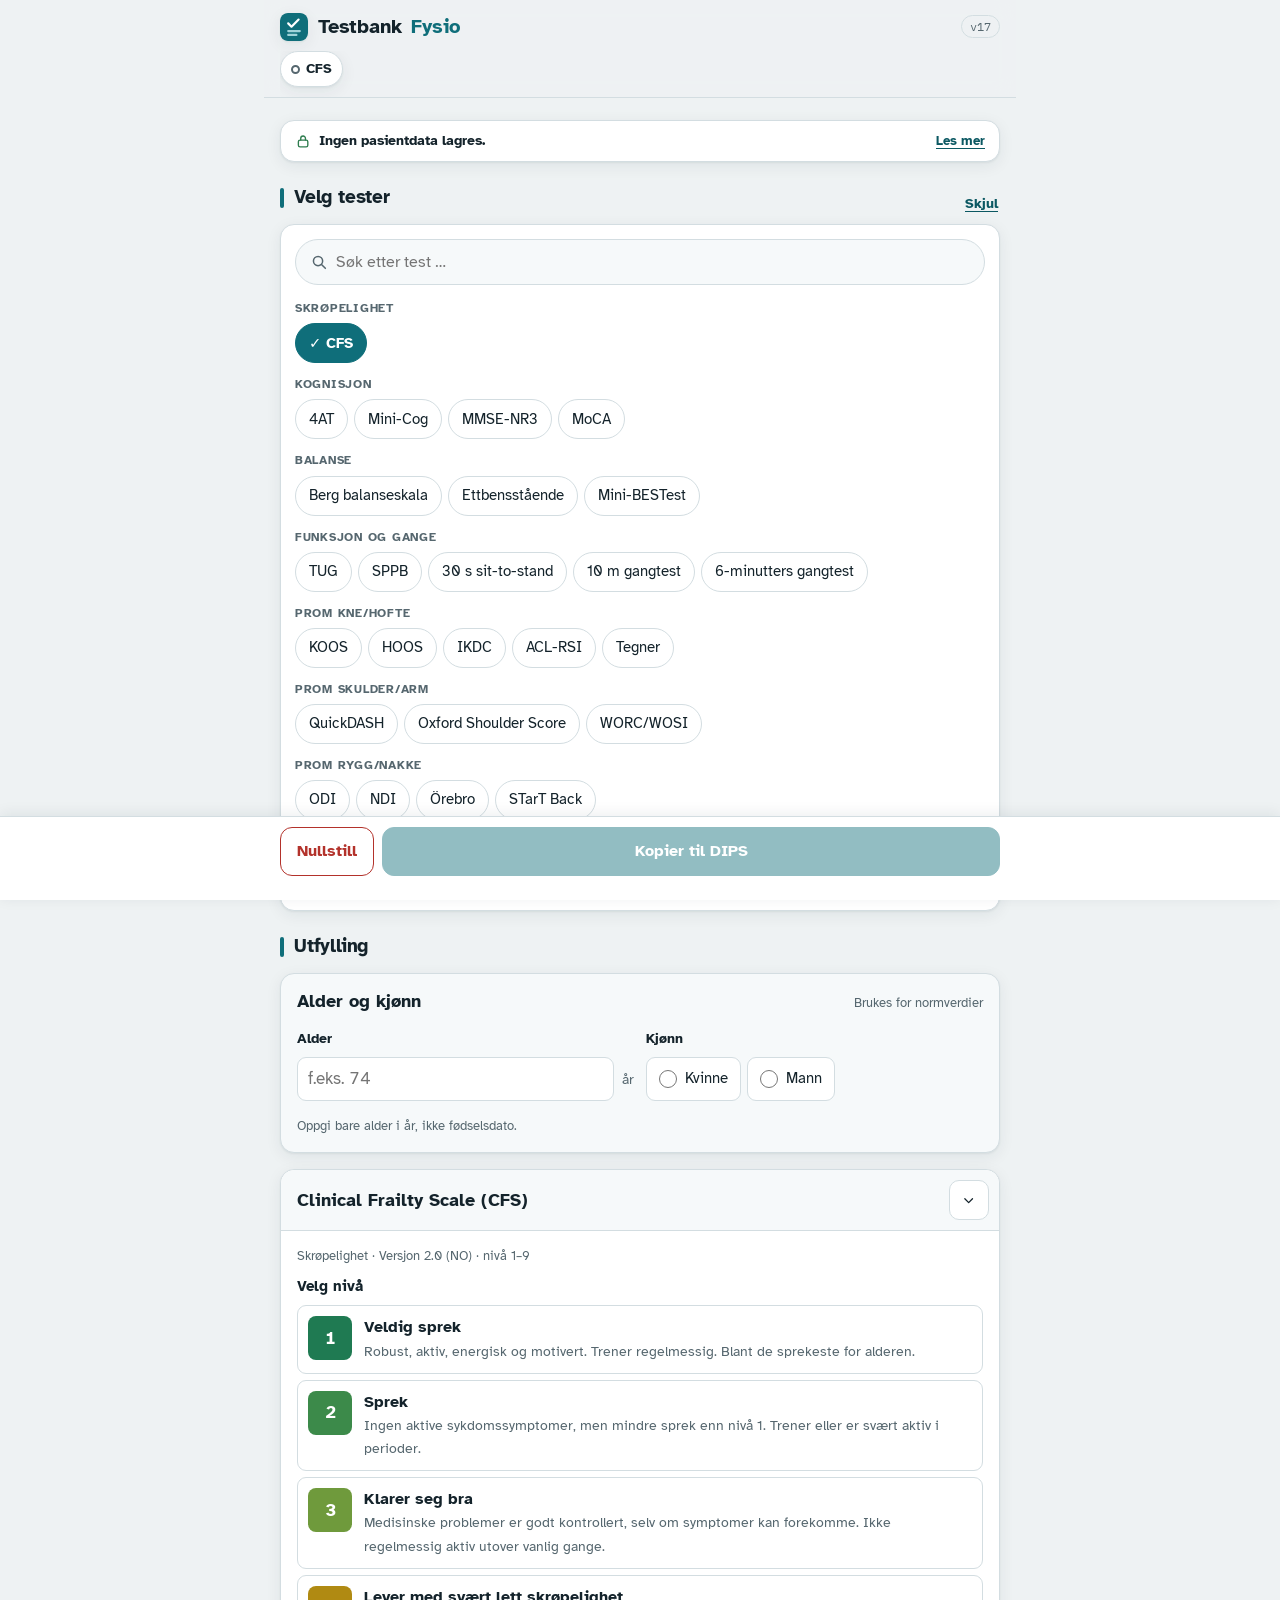
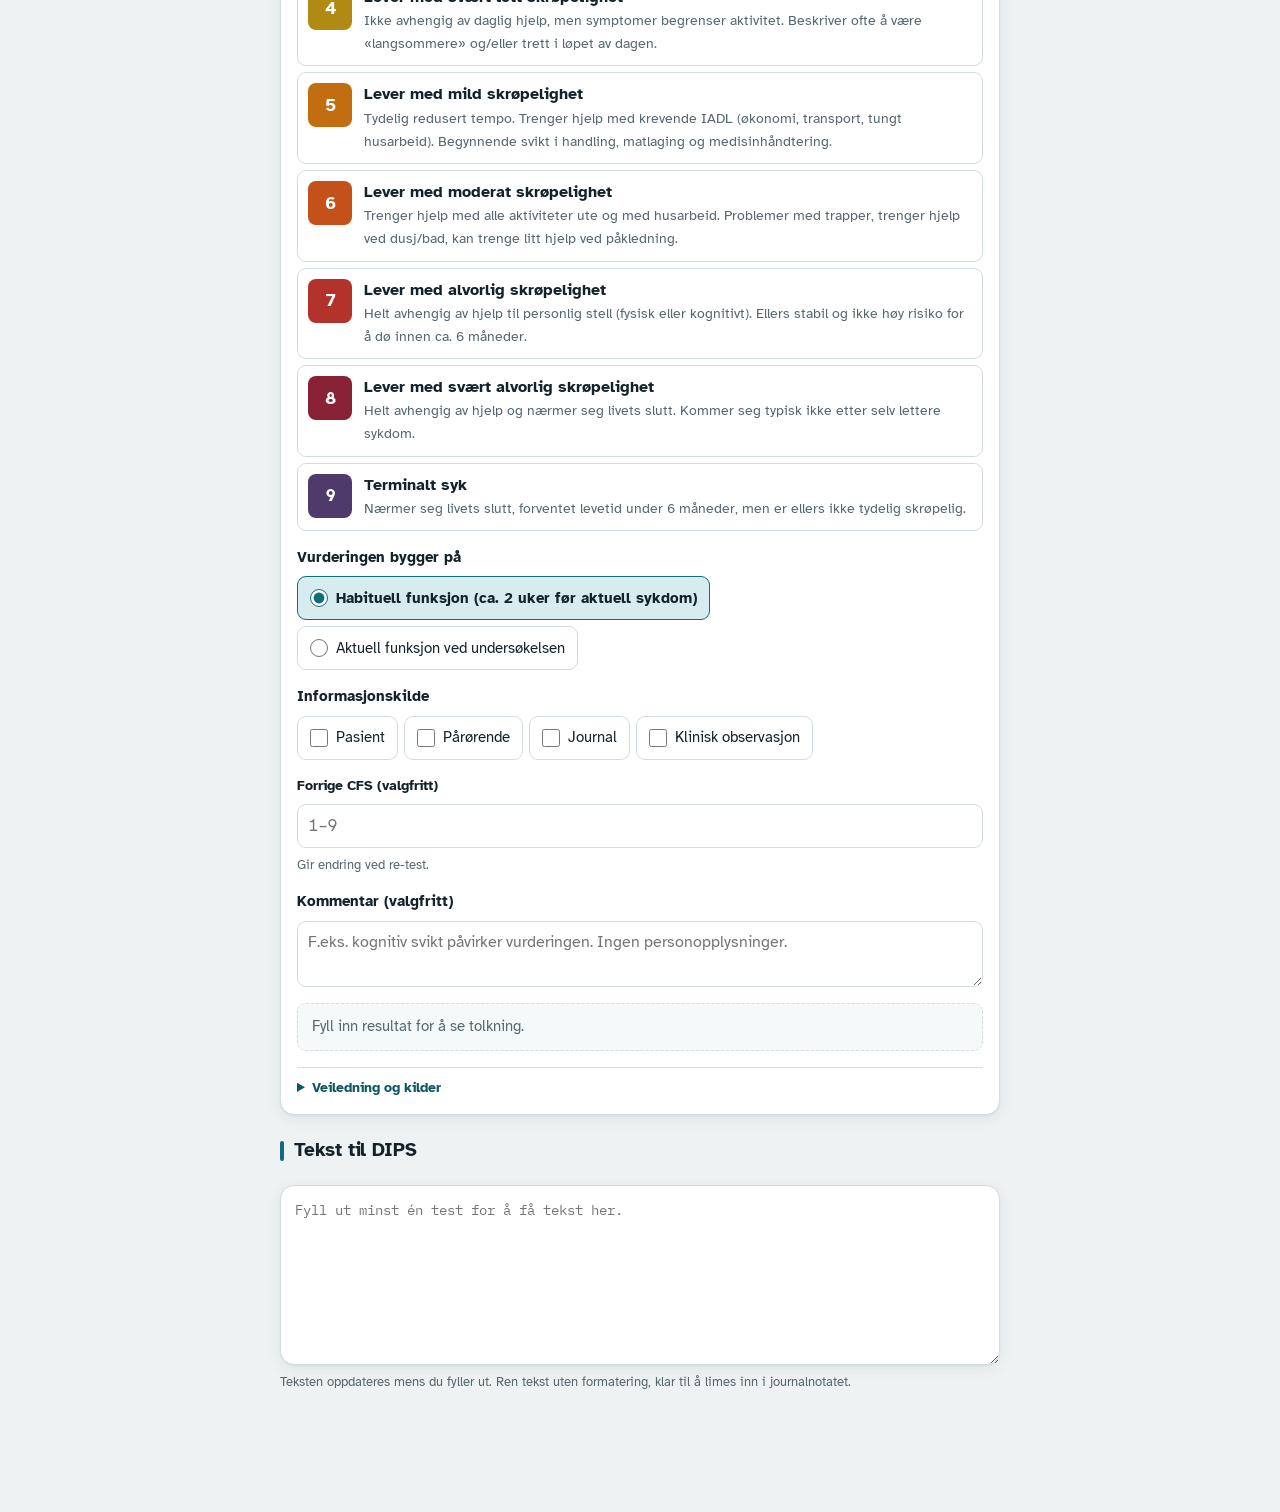
==== index.html @ f9fcd310 "Designløft: søk, hurtignavigasjon, sticky korthode og mer dybde Biblioteket har søk og kan felles sa" ====
<!doctype html>
<html lang="nb">
<head>
<meta charset="utf-8">
<meta name="viewport" content="width=device-width, initial-scale=1, viewport-fit=cover">
<title>Testbank Fysio</title>
<meta name="description" content="Kliniske tester og PROM-skjemaer med ferdig tekst til journalnotatet i DIPS. Ingen pasientdata lagres.">
<meta name="theme-color" content="#f3f5f6" media="(prefers-color-scheme: light)">
<meta name="theme-color" content="#0f171b" media="(prefers-color-scheme: dark)">
<link rel="manifest" href="manifest.webmanifest">
<link rel="icon" href="icons/icon.svg" type="image/svg+xml">
<link rel="icon" href="icons/icon-192.png" type="image/png" sizes="192x192">
<link rel="apple-touch-icon" href="icons/apple-touch-icon.png">
<meta name="mobile-web-app-capable" content="yes">
<meta name="apple-mobile-web-app-capable" content="yes">
<meta name="apple-mobile-web-app-title" content="Testbank">
<meta name="apple-mobile-web-app-status-bar-style" content="default">
<link rel="preload" href="fonts/atkinson-hyperlegible-400-latin.woff2" as="font" type="font/woff2" crossorigin>
<link rel="stylesheet" href="css/app.css">
<script type="module" src="js/app.js"></script>
</head>
<body>
<div class="wrap">
  <div class="sticky" id="sticky">
    <header class="top">
      <div class="brand"><img src="icons/icon.svg" alt="" width="28" height="28">Testbank <span>Fysio</span></div>
      <div class="tag" id="ver"></div>
    </header>
    <nav class="jump" id="jump" aria-label="Valgte tester" hidden></nav>
  </div>

  <details class="privacy">
    <summary><svg class="ico" viewBox="0 0 24 24" aria-hidden="true"><rect x="5" y="10.5" width="14" height="10" rx="2.5"/><path d="M8.5 10.5V8a3.5 3.5 0 0 1 7 0v2.5"/></svg>
      <b>Ingen pasientdata lagres.</b> <span class="more">Les mer</span></summary>
    <p>Alt du fyller inn ligger bare i denne fanen og forsvinner når du lukker eller nullstiller. Ingenting sendes eller lagres. Skriv ikke navn, fødselsnummer eller andre personopplysninger i kommentarfeltene.</p>
  </details>

  <section aria-labelledby="h-lib" class="libsec">
    <div class="sec-head">
      <h2 id="h-lib">Velg tester</h2>
      <button type="button" class="link" id="lib-toggle" aria-expanded="true" aria-controls="lib-body">Skjul</button>
    </div>
    <div id="lib-body" class="lib-body">
      <label class="search"><svg class="ico" viewBox="0 0 24 24" aria-hidden="true"><circle cx="10.5" cy="10.5" r="6"/><path d="m15 15 5 5"/></svg>
        <input type="search" id="lib-q" placeholder="Søk etter test …" aria-label="Søk etter test" autocomplete="off" enterkeyhint="search"></label>
      <div class="lib" id="lib"></div>
      <p class="hint" id="lib-none" hidden>Ingen tester passer søket.</p>
    </div>
    <button type="button" class="lib-sum" id="lib-sum" hidden></button>
  </section>

  <section aria-labelledby="h-forms">
    <h2 id="h-forms">Utfylling</h2>
    <div class="stack">
      <article class="card profile" id="profile"></article>
      <div class="stack" id="forms"></div>
    </div>
  </section>

  <section aria-labelledby="h-out" class="out">
    <h2 id="h-out">Tekst til DIPS</h2>
    <textarea id="dips" readonly aria-describedby="out-hint"></textarea>
    <div class="hint" id="out-hint">Teksten oppdateres mens du fyller ut. Ren tekst uten formatering, klar til å limes inn i journalnotatet.</div>
  </section>
</div>

<div class="bar">
  <div class="bar-in">
    <button class="btn danger" id="reset" type="button">Nullstill</button>
    <button class="btn primary" id="copy" type="button" disabled>Kopier til DIPS</button>
  </div>
  <div class="bar-in"><div class="status" id="status" role="status" aria-live="polite"></div></div>
</div>
</body>
</html>
---- css/app.css ----
/* Fonter hostet lokalt (SIL Open Font License, se fonts/OFL-*.txt). Delsett og unicode-range som fra Google Fonts. */
@font-face{font-family:"Atkinson Hyperlegible";font-style:normal;font-weight:400;font-display:swap;src:url(../fonts/atkinson-hyperlegible-400-latin-ext.woff2) format("woff2");unicode-range:U+0100-02BA, U+02BD-02C5, U+02C7-02CC, U+02CE-02D7, U+02DD-02FF, U+0304, U+0308, U+0329, U+1D00-1DBF, U+1E00-1E9F, U+1EF2-1EFF, U+2020, U+20A0-20AB, U+20AD-20C4, U+2113, U+2C60-2C7F, U+A720-A7FF}
@font-face{font-family:"Atkinson Hyperlegible";font-style:normal;font-weight:400;font-display:swap;src:url(../fonts/atkinson-hyperlegible-400-latin.woff2) format("woff2");unicode-range:U+0000-00FF, U+0131, U+0152-0153, U+02BB-02BC, U+02C6, U+02DA, U+02DC, U+0304, U+0308, U+0329, U+2000-206F, U+20AC, U+2122, U+2191, U+2193, U+2212, U+2215, U+FEFF, U+FFFD}
@font-face{font-family:"Atkinson Hyperlegible";font-style:normal;font-weight:700;font-display:swap;src:url(../fonts/atkinson-hyperlegible-700-latin-ext.woff2) format("woff2");unicode-range:U+0100-02BA, U+02BD-02C5, U+02C7-02CC, U+02CE-02D7, U+02DD-02FF, U+0304, U+0308, U+0329, U+1D00-1DBF, U+1E00-1E9F, U+1EF2-1EFF, U+2020, U+20A0-20AB, U+20AD-20C4, U+2113, U+2C60-2C7F, U+A720-A7FF}
@font-face{font-family:"Atkinson Hyperlegible";font-style:normal;font-weight:700;font-display:swap;src:url(../fonts/atkinson-hyperlegible-700-latin.woff2) format("woff2");unicode-range:U+0000-00FF, U+0131, U+0152-0153, U+02BB-02BC, U+02C6, U+02DA, U+02DC, U+0304, U+0308, U+0329, U+2000-206F, U+20AC, U+2122, U+2191, U+2193, U+2212, U+2215, U+FEFF, U+FFFD}
@font-face{font-family:"IBM Plex Mono";font-style:normal;font-weight:400;font-display:swap;src:url(../fonts/ibm-plex-mono-400-latin-ext.woff2) format("woff2");unicode-range:U+0100-02BA, U+02BD-02C5, U+02C7-02CC, U+02CE-02D7, U+02DD-02FF, U+0304, U+0308, U+0329, U+1D00-1DBF, U+1E00-1E9F, U+1EF2-1EFF, U+2020, U+20A0-20AB, U+20AD-20C4, U+2113, U+2C60-2C7F, U+A720-A7FF}
@font-face{font-family:"IBM Plex Mono";font-style:normal;font-weight:400;font-display:swap;src:url(../fonts/ibm-plex-mono-400-latin.woff2) format("woff2");unicode-range:U+0000-00FF, U+0131, U+0152-0153, U+02BB-02BC, U+02C6, U+02DA, U+02DC, U+0304, U+0308, U+0329, U+2000-206F, U+20AC, U+2122, U+2191, U+2193, U+2212, U+2215, U+FEFF, U+FFFD}
@font-face{font-family:"IBM Plex Mono";font-style:normal;font-weight:500;font-display:swap;src:url(../fonts/ibm-plex-mono-500-latin-ext.woff2) format("woff2");unicode-range:U+0100-02BA, U+02BD-02C5, U+02C7-02CC, U+02CE-02D7, U+02DD-02FF, U+0304, U+0308, U+0329, U+1D00-1DBF, U+1E00-1E9F, U+1EF2-1EFF, U+2020, U+20A0-20AB, U+20AD-20C4, U+2113, U+2C60-2C7F, U+A720-A7FF}
@font-face{font-family:"IBM Plex Mono";font-style:normal;font-weight:500;font-display:swap;src:url(../fonts/ibm-plex-mono-500-latin.woff2) format("woff2");unicode-range:U+0000-00FF, U+0131, U+0152-0153, U+02BB-02BC, U+02C6, U+02DA, U+02DC, U+0304, U+0308, U+0329, U+2000-206F, U+20AC, U+2122, U+2191, U+2193, U+2212, U+2215, U+FEFF, U+FFFD}

/* Layout: mobilførst enkeltkolonne (maks 720px). Fast topp med hurtignavigasjon, testbibliotek med søk, alder/kjønn,
   ett kort per valgt test (sticky hode med skår og fremdrift), DIPS-tekst nederst og fast kopier-linje i bunn. */
:root{
  --bg:#eef2f3; --surface:#ffffff; --surface-2:#e6edef; --surface-3:#f6f9fa; --fg:#14232b; --muted:#56676f; --line:#d3dde1;
  --accent:#0f6e7a; --accent-fg:#ffffff; --accent-soft:#d6ecee; --accent-ink:#0b5862;
  --ok:#2f7d4f; --warn:#a86400; --crit:#b3322b;
  --l1:#1f7a52; --l2:#3c8a4a; --l3:#6f9a3c; --l4:#b08a12; --l5:#c26d10; --l6:#c4501a; --l7:#b3322b; --l8:#8a2236; --l9:#4e3b6b;
  --shadow:0 1px 2px rgba(16,44,52,.06), 0 4px 16px rgba(16,44,52,.07);
  --shadow-up:0 -2px 14px rgba(16,44,52,.08);
  --f-ui:"Atkinson Hyperlegible", "Segoe UI", system-ui, sans-serif;
  --f-mono:"IBM Plex Mono", ui-monospace, "Consolas", monospace;
  --r:14px; --r-sm:9px; --stick:96px;
}
@media (prefers-color-scheme: dark){:root:not([data-theme="light"]){
  --bg:#0c1418; --surface:#15222a; --surface-2:#1c2d35; --surface-3:#192830; --fg:#e4ecef; --muted:#9db0b8; --line:#2b3f48;
  --accent:#4fb8c4; --accent-fg:#06222a; --accent-soft:#163a40; --accent-ink:#7fd0d9;
  --ok:#5cc28a; --warn:#e2a23a; --crit:#ef7a70;
  --l1:#4fbf8a; --l2:#6cc277; --l3:#9cc364; --l4:#d8b443; --l5:#e5964a; --l6:#ea7a4c; --l7:#ef6a5f; --l8:#d86680; --l9:#a58fd0;
  --shadow:0 1px 2px rgba(0,0,0,.35), 0 6px 18px rgba(0,0,0,.3);
  --shadow-up:0 -2px 16px rgba(0,0,0,.35);
  color-scheme:dark;
}}
:root[data-theme="dark"]{
  --bg:#0c1418; --surface:#15222a; --surface-2:#1c2d35; --surface-3:#192830; --fg:#e4ecef; --muted:#9db0b8; --line:#2b3f48;
  --accent:#4fb8c4; --accent-fg:#06222a; --accent-soft:#163a40; --accent-ink:#7fd0d9;
  --ok:#5cc28a; --warn:#e2a23a; --crit:#ef7a70;
  --l1:#4fbf8a; --l2:#6cc277; --l3:#9cc364; --l4:#d8b443; --l5:#e5964a; --l6:#ea7a4c; --l7:#ef6a5f; --l8:#d86680; --l9:#a58fd0;
  --shadow:0 1px 2px rgba(0,0,0,.35), 0 6px 18px rgba(0,0,0,.3);
  --shadow-up:0 -2px 16px rgba(0,0,0,.35);
  color-scheme:dark;
}
*{box-sizing:border-box}
/* hidden skal alltid skjule, også elementer med egen display (f.eks. .grid) */
[hidden]{display:none !important}
body{background:var(--bg);color:var(--fg);font-family:var(--f-ui);font-size:16px;line-height:1.45;margin:0;
  padding-left:max(16px, env(safe-area-inset-left, 0px));padding-right:max(16px, env(safe-area-inset-right, 0px));
  padding-block:0 calc(120px + env(safe-area-inset-bottom, 0px))}
body::before{content:"";position:fixed;inset:0 0 auto;height:env(safe-area-inset-top, 0px);z-index:10;background:var(--bg)}
.wrap{max-width:720px;margin:0 auto;display:flex;flex-direction:column;gap:22px}
.ico{width:1.15em;height:1.15em;flex:none;fill:none;stroke:currentColor;stroke-width:2;stroke-linecap:round;stroke-linejoin:round}

/* Topp og hurtignavigasjon (sticky sammen) */
.sticky{position:sticky;top:env(safe-area-inset-top, 0px);z-index:5;margin-inline:-16px;padding-inline:16px;
  background:var(--bg);border-bottom:1px solid var(--line)}
@supports (backdrop-filter:blur(8px)){.sticky{background:color-mix(in srgb, var(--bg) 86%, transparent);backdrop-filter:saturate(1.4) blur(10px)}}
header.top{padding-block:12px 10px;display:flex;align-items:center;justify-content:space-between;gap:12px}
.brand{font-weight:700;font-size:1.25rem;letter-spacing:-.01em;display:flex;align-items:center;gap:10px}
.brand img{border-radius:8px;box-shadow:var(--shadow)}
.brand span{color:var(--accent)}
.tag{font-family:var(--f-mono);font-size:.75rem;color:var(--muted);border:1px solid var(--line);border-radius:999px;padding:2px 8px}
.jump{display:flex;gap:6px;overflow-x:auto;padding-bottom:10px;scrollbar-width:none;-webkit-overflow-scrolling:touch}
.jump::-webkit-scrollbar{display:none}
.jump-i{flex:none;display:flex;align-items:center;gap:6px;text-decoration:none;color:var(--fg);font-size:.86rem;font-weight:700;
  background:var(--surface);border:1px solid var(--line);border-radius:999px;padding:6px 10px;min-height:36px;box-shadow:var(--shadow)}
.jump-i .dot{width:9px;height:9px;border-radius:50%;border:2px solid var(--muted);flex:none}
.jump-i[data-st="delvis"] .dot{border-color:var(--warn);background:linear-gradient(90deg, var(--warn) 50%, transparent 50%)}
.jump-i[data-st="ferdig"] .dot{border-color:var(--c);background:var(--c)}
.jump-i .jv{font-family:var(--f-mono);font-weight:500;color:var(--c);font-variant-numeric:tabular-nums}
.jump-i .jv:empty{display:none}
.jump-i:focus-visible{outline:3px solid var(--accent);outline-offset:2px}

/* Overskrifter */
h2{font-size:1.2rem;letter-spacing:-.01em;margin:0 0 12px;font-weight:700;display:flex;align-items:center;gap:10px}
h2::before{content:"";width:4px;height:1.05em;border-radius:2px;background:var(--accent)}
h3{margin:0;font-size:1.1rem;line-height:1.3;text-wrap:balance}
.sec-head{display:flex;align-items:baseline;justify-content:space-between;gap:12px}
.sec-head h2{margin-bottom:12px}
.link{font:inherit;font-size:.9rem;font-weight:700;color:var(--accent-ink);background:none;border:0;padding:6px 2px;cursor:pointer;text-decoration:underline;text-underline-offset:3px}

/* Personvern */
details.privacy{font-size:.88rem;color:var(--muted);background:var(--surface);border:1px solid var(--line);border-radius:var(--r);padding:10px 14px;box-shadow:var(--shadow)}
details.privacy summary{cursor:pointer;list-style:none;display:flex;align-items:center;gap:8px;color:var(--fg)}
details.privacy summary::-webkit-details-marker{display:none}
details.privacy summary .ico{color:var(--ok)}
details.privacy .more{margin-left:auto;color:var(--accent-ink);font-weight:700;font-size:.82rem;text-decoration:underline;text-underline-offset:3px}
details.privacy[open] .more{display:none}
details.privacy p{margin:8px 0 2px}
.stack{display:flex;flex-direction:column;gap:16px}

/* Bibliotek */
.lib-body{display:flex;flex-direction:column;gap:14px;background:var(--surface);border:1px solid var(--line);border-radius:var(--r);padding:14px;box-shadow:var(--shadow)}
.search{display:flex;align-items:center;gap:8px;border:1px solid var(--line);border-radius:999px;padding:0 14px;background:var(--surface-3);color:var(--muted)}
.search:focus-within{outline:3px solid var(--accent);outline-offset:2px}
.search input:focus-visible{outline:0}
.search input{font:inherit;font-size:1rem;color:var(--fg);background:none;border:0;outline:0;padding:10px 0;width:100%;min-width:0;min-height:44px}
.lib{display:flex;flex-direction:column;gap:12px}
.cat{display:flex;flex-direction:column;gap:6px}
.cat-name{font-size:.78rem;font-weight:700;text-transform:uppercase;letter-spacing:.06em;color:var(--muted)}
.chips{display:flex;flex-wrap:wrap;gap:6px}
.chip{font:inherit;font-size:.92rem;border:1px solid var(--line);background:var(--surface);color:var(--fg);border-radius:999px;padding:7px 13px;cursor:pointer;min-height:40px}
.chip:hover:not(:disabled){border-color:var(--accent)}
.chip[aria-pressed="true"]{background:var(--accent);border-color:var(--accent);color:var(--accent-fg);font-weight:700}
.chip[aria-pressed="true"]::before{content:"✓";margin-right:5px}
.chip:disabled{cursor:default;color:var(--muted);background:transparent;border-style:dashed}
.chip small{font-size:.72rem;opacity:.85;margin-left:4px}
.lib-sum{font:inherit;font-size:.92rem;color:var(--fg);text-align:left;width:100%;display:flex;justify-content:space-between;align-items:center;gap:12px;
  background:var(--surface);border:1px solid var(--line);border-radius:var(--r);padding:12px 14px;cursor:pointer;box-shadow:var(--shadow);min-height:48px}
.lib-sum .link{padding:0;flex:none}
.chip:focus-visible,button:focus-visible,input:focus-visible,textarea:focus-visible,label.lvl:focus-within,.seg label:focus-within{outline:3px solid var(--accent);outline-offset:2px}

/* Kort */
.card{background:var(--surface);border:1px solid var(--line);border-radius:var(--r);padding:16px;display:flex;flex-direction:column;gap:16px;box-shadow:var(--shadow)}
.card.profile{background:var(--surface-3)}
.card-head{display:flex;justify-content:space-between;align-items:baseline;gap:8px;flex-wrap:wrap}
.meta{font-size:.8rem;color:var(--muted)}
.card.test{padding:0;gap:0;scroll-margin-top:calc(var(--stick) + 8px)}
.card.test > .card-head{position:sticky;top:var(--stick);z-index:2;display:block;background:var(--surface-3);border-bottom:1px solid var(--line);
  border-radius:var(--r) var(--r) 0 0;padding:10px 10px 10px 16px}
.card.test.folded > .card-head{border-bottom:0;border-radius:var(--r)}
.ch-row{display:flex;align-items:center;gap:10px}
.ch-row h3{flex:1;min-width:0}
/* Sticky hode skal ta lite plass på mobil: høyst to linjer tittel (full tittel står i title-attributtet) */
@media (max-width:599px){.ch-row h3{font-size:1rem;display:-webkit-box;-webkit-box-orient:vertical;-webkit-line-clamp:2;line-clamp:2;overflow:hidden}}
.badge.num{min-width:40px;height:36px;font-size:1rem;border-radius:8px}
.fold{flex:none;width:40px;height:40px;display:grid;place-items:center;border-radius:10px;border:1px solid var(--line);background:var(--surface);color:var(--fg);cursor:pointer}
.fold .ico{transition:transform .2s}
.folded .fold .ico{transform:rotate(-90deg)}
.prog{display:flex;align-items:center;gap:10px;margin-top:6px;font-size:.8rem;color:var(--muted)}
.prog-txt{flex:none;font-variant-numeric:tabular-nums}
.prog-bar{flex:1;height:6px;border-radius:3px;background:var(--surface-2);overflow:hidden}
.prog-bar i{display:block;height:100%;width:0;background:var(--accent);border-radius:3px;transition:width .2s}
.card-body{padding:16px;display:flex;flex-direction:column;gap:16px}
.card-body > .meta{margin-bottom:-6px}
.folded > .card-body{display:none}
.empty-note{margin:0;padding:22px 16px;text-align:center;color:var(--muted);border:2px dashed var(--line);border-radius:var(--r)}

.field{display:flex;flex-direction:column;gap:8px;min-width:0}
.field > .lbl{font-weight:700;font-size:.92rem}
.hint{font-size:.82rem;color:var(--muted)}
.grid{display:grid;grid-template-columns:repeat(auto-fit,minmax(140px,1fr));gap:12px}
.grid .field > .lbl{font-size:.88rem}
.grid.psfs-row{grid-template-columns:minmax(0,1fr) 110px}

.levels{display:flex;flex-direction:column;gap:6px}
label.lvl{display:grid;grid-template-columns:44px 1fr;gap:12px;align-items:start;border:1px solid var(--line);border-radius:var(--r-sm);padding:10px 12px 10px 10px;cursor:pointer;background:var(--surface);position:relative}
label.lvl input{position:absolute;opacity:0;pointer-events:none}
.num{min-width:44px;height:44px;padding:0 6px;border-radius:8px;display:grid;place-items:center;font-weight:700;font-size:1.15rem;color:#fff;background:var(--c);font-variant-numeric:tabular-nums;white-space:nowrap}
.lvl-txt{min-width:0}
.lvl-name{font-weight:700}
.lvl-desc{font-size:.86rem;color:var(--muted)}
label.lvl.on{border-color:var(--c);box-shadow:inset 0 0 0 2px var(--c);background:var(--surface-2)}

.seg{display:flex;flex-wrap:wrap;gap:6px}
.seg label{display:flex;align-items:center;gap:8px;border:1px solid var(--line);border-radius:var(--r-sm);padding:8px 12px;cursor:pointer;font-size:.92rem;min-height:44px;background:var(--surface)}
.seg label:has(input:checked){border-color:var(--accent);background:var(--accent-soft);font-weight:700}
.seg input{accent-color:var(--accent);width:18px;height:18px;margin:0}
.inp{display:flex;align-items:center;gap:8px}
.inp input{font:inherit;font-size:1.05rem;color:var(--fg);background:var(--surface);border:1px solid var(--line);border-radius:var(--r-sm);padding:9px 10px;width:100%;min-width:0;min-height:44px;font-variant-numeric:tabular-nums}
.inp input:focus{border-color:var(--accent)}
.inp .unit{color:var(--muted);font-size:.9rem;flex:none}
textarea.note{font:inherit;color:var(--fg);background:var(--surface);border:1px solid var(--line);border-radius:var(--r-sm);padding:9px 10px;width:100%;min-height:64px;resize:vertical}

.result{border-radius:var(--r-sm);padding:12px 14px;background:var(--surface-3);border:1px solid var(--line);border-left:5px solid var(--c, var(--line));display:flex;gap:12px;align-items:center}
.result .num{flex:none}
.result .r-main{font-weight:700;font-size:1.02rem}
.result .r-sub{font-size:.86rem;color:var(--muted)}
.result.empty{color:var(--muted);font-size:.92rem;border-left-width:1px;border-style:dashed}
.t-ok{--c:var(--ok)} .t-warn{--c:var(--warn)} .t-crit{--c:var(--crit)} .t-none{--c:var(--muted)}

.sub-h{font-weight:700;font-size:.8rem;text-transform:uppercase;letter-spacing:.06em;color:var(--accent-ink);border-top:1px solid var(--line);padding-top:12px}
.berg{display:flex;flex-direction:column;gap:8px}
fieldset.bitem{border:1px solid var(--line);border-radius:var(--r-sm);padding:10px 12px;margin:0;display:flex;flex-direction:column;gap:8px;min-width:0}
fieldset.bitem legend{font-weight:700;font-size:.92rem;padding:0 4px;display:flex;gap:8px;align-items:baseline}
.bno{font-variant-numeric:tabular-nums;color:var(--muted);font-size:.8rem}
.scores{display:grid;grid-template-columns:repeat(5,1fr);gap:6px}
.scores label{position:relative;cursor:pointer}
.scores input{position:absolute;opacity:0;pointer-events:none}
.scores span{display:grid;place-items:center;min-height:44px;border:1px solid var(--line);border-radius:8px;font-weight:700;font-size:1.05rem;background:var(--surface);font-variant-numeric:tabular-nums}
.scores label:hover span{border-color:var(--accent)}
.scores input:checked + span{background:var(--accent);border-color:var(--accent);color:var(--accent-fg)}
.scores label:focus-within span{outline:3px solid var(--accent);outline-offset:2px}
.kitems{display:flex;flex-direction:column;gap:6px}
.kitem{display:grid;grid-template-columns:3.2em minmax(0,1fr);align-items:center;gap:8px}
.kcode{font-family:var(--f-mono);font-weight:500;font-size:.9rem;color:var(--muted)}
.ktext{grid-column:1/-1;font-size:.9rem;line-height:1.35}
.crit{font-size:.82rem;color:var(--muted);display:flex;flex-direction:column;gap:2px}
.crit.picked span{display:none}
.crit.picked span.sel{display:block;color:var(--fg)}
details.guide{font-size:.88rem;border-top:1px solid var(--line);padding-top:10px}
details.guide summary{cursor:pointer;font-weight:700;color:var(--accent-ink)}
details.guide ul{padding-left:18px;margin:8px 0 0;display:flex;flex-direction:column;gap:4px}
.source{font-size:.78rem;color:var(--muted);margin:8px 0 0}

/* DIPS-tekst */
.out{display:flex;flex-direction:column;gap:8px}
textarea#dips{font-family:var(--f-mono);font-size:.86rem;line-height:1.55;color:var(--fg);background:var(--surface);border:1px solid var(--line);border-radius:var(--r);padding:14px;width:100%;min-height:180px;resize:vertical;box-shadow:var(--shadow)}

.bar{position:fixed;left:0;right:0;bottom:0;z-index:6;background:var(--surface);border-top:1px solid var(--line);box-shadow:var(--shadow-up);
  padding-top:10px;padding-bottom:calc(8px + env(safe-area-inset-bottom, 0px));
  padding-left:max(16px, env(safe-area-inset-left, 0px));padding-right:max(16px, env(safe-area-inset-right, 0px))}
.bar-in{max-width:720px;margin:0 auto;display:flex;gap:8px;align-items:center}
.btn{font:inherit;font-weight:700;border-radius:12px;padding:12px 16px;border:1px solid var(--line);background:var(--surface);color:var(--fg);cursor:pointer;min-height:48px}
.btn.primary{background:var(--accent);border-color:var(--accent);color:var(--accent-fg);flex:1;box-shadow:0 2px 8px color-mix(in srgb, var(--accent) 35%, transparent)}
.btn.primary:disabled{opacity:.45;cursor:default;box-shadow:none}
.btn.primary.done{background:var(--ok);border-color:var(--ok)}
.btn.danger{color:var(--crit);border-color:var(--crit)}
.btn.danger.armed{background:var(--crit);color:#fff}
.status{font-size:.82rem;color:var(--ok);min-height:1.2em}
@media (prefers-reduced-motion:no-preference){
  html{scroll-behavior:smooth}
  label.lvl,.chip,.btn,.seg label,.scores span,.jump-i{transition:background-color .15s,border-color .15s,box-shadow .15s}
}
@media (prefers-reduced-motion:reduce){.fold .ico,.prog-bar i{transition:none}}
.tegner-levels{list-style:none;margin:0;padding:0;display:flex;flex-direction:column;gap:4px}
.tegner-levels li{display:grid;grid-template-columns:2em minmax(0,1fr);gap:4px 8px;padding:6px 8px;border:1px solid var(--line);border-radius:8px;font-size:.86rem;line-height:1.35}
.tegner-levels li.on{border-color:var(--accent);background:var(--accent-soft)}
.tnum{font-family:var(--f-mono);font-weight:500}
.ttag{grid-column:2;font-weight:700;color:var(--accent-ink);font-size:.8rem}
.ttag:empty{display:none}
.scores.opts{grid-template-columns:1fr}
.scores.opts span{place-items:center start;text-align:left;font-weight:400;font-size:.88rem;line-height:1.3;padding:8px 10px;min-height:44px}
.scores.opts span b{font-family:var(--f-mono);margin-right:6px}
.kitem .ktext ~ .scores{grid-column:1/-1}
.kitem .khelp{grid-column:1/-1;font-style:italic;line-height:1.35}
.kno{font-family:var(--f-mono);font-weight:500;color:var(--muted);margin-right:4px}
.scores.opts span{display:block}
.scores.s11{grid-template-columns:repeat(6,1fr)}
@media (min-width:600px){.scores.s11{grid-template-columns:repeat(11,1fr)}}
/* Spørsmål med tekst: fet, tydelig skille mellom spørsmålene, svarene under */
.kitems:has(.ktext){gap:14px}
.kitem:has(.ktext){padding-top:12px;border-top:1px solid var(--line)}
.sub-h + .kitems > .kitem:first-child, .hint + .kitem, .kitems > .kitem:first-child{border-top:0;padding-top:0}
.ktext{font-weight:700;font-size:.95rem}
details.instr{font-size:.84rem;color:var(--muted);margin-top:-6px}
details.instr summary{cursor:pointer;color:var(--accent-ink);font-weight:700;font-size:.8rem}
details.instr p{margin:6px 0 0}
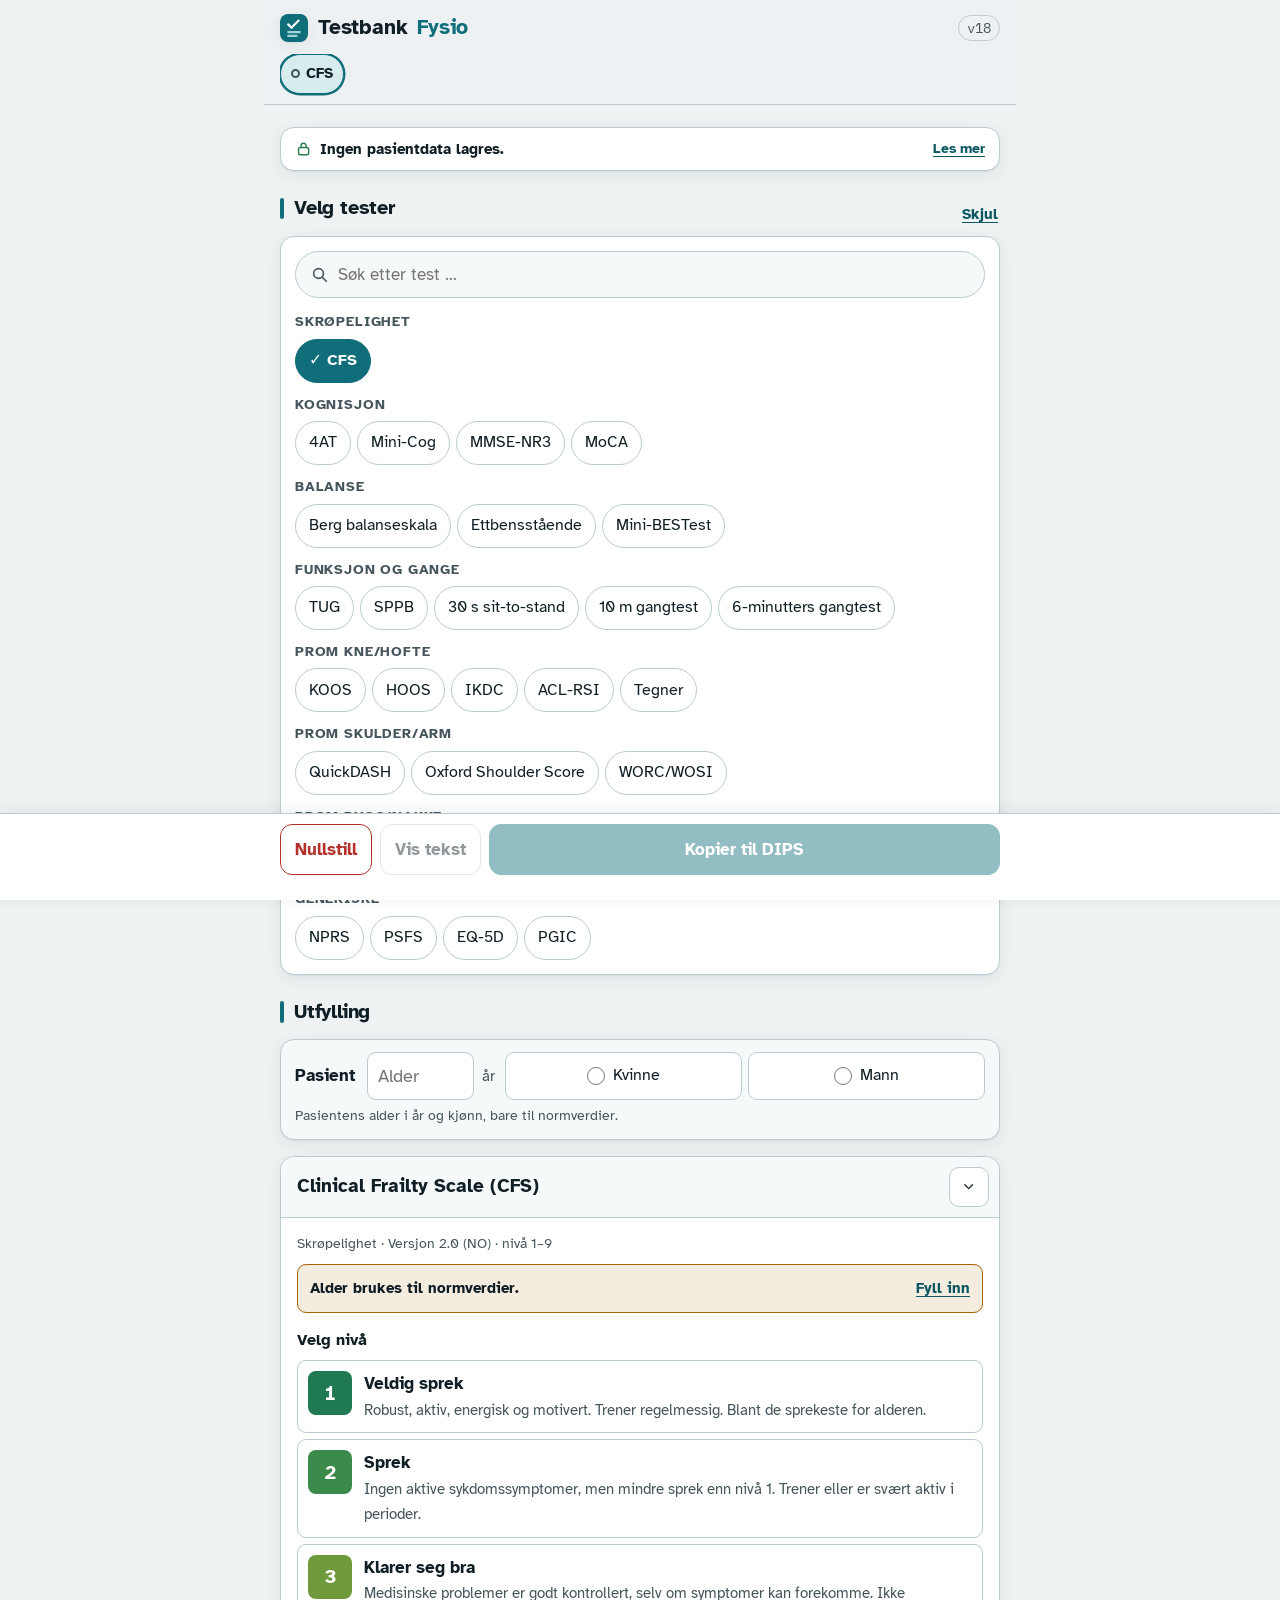
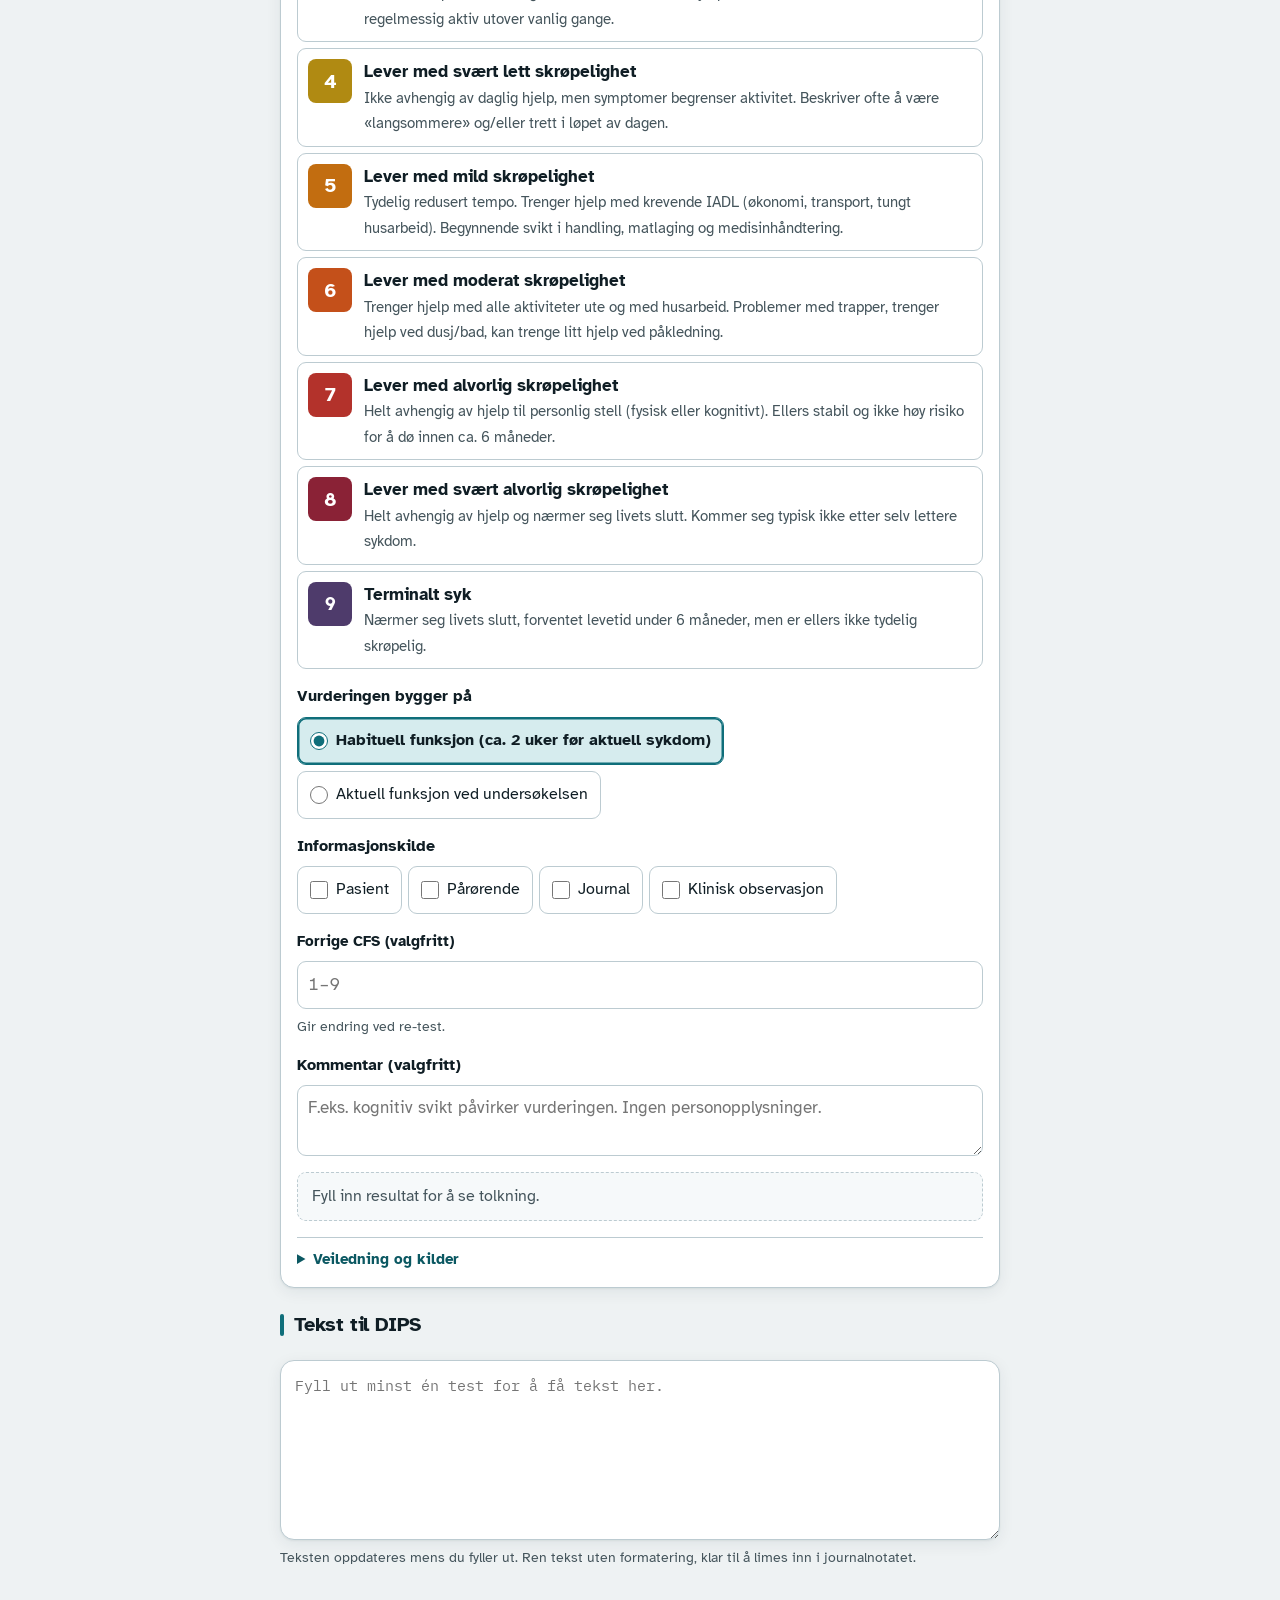
==== commit edddb5d6: "Brukervennlighet runde 2: raskere start, neste ubesvarte, tekstpanel og stor og tydelig stil Bibliot" ====
--- a/index.html
+++ b/index.html
@@ -67,9 +67,19 @@
 <div class="bar">
   <div class="bar-in">
     <button class="btn danger" id="reset" type="button">Nullstill</button>
-    <button class="btn primary" id="copy" type="button" disabled>Kopier til DIPS</button>
+    <button class="btn" id="show" type="button" disabled aria-haspopup="dialog">Vis tekst<span id="show-n"></span></button>
+    <button class="btn primary" id="copy" type="button" disabled><span class="lbl-l">Kopier til DIPS</span><span class="lbl-s">Kopier</span></button>
   </div>
   <div class="bar-in"><div class="status" id="status" role="status" aria-live="polite"></div></div>
 </div>
+
+<dialog class="sheet" id="sheet" aria-labelledby="sheet-h">
+  <div class="sheet-head">
+    <h2 id="sheet-h">Tekst til DIPS</h2>
+    <button class="btn" id="sheet-close" type="button">Lukk</button>
+  </div>
+  <pre class="sheet-text" id="sheet-text" tabindex="0"></pre>
+  <div class="sheet-foot"><button class="btn primary" id="sheet-copy" type="button">Kopier til DIPS</button></div>
+</dialog>
 </body>
 </html>
--- a/css/app.css
+++ b/css/app.css
@@ -11,7 +11,7 @@
 /* Layout: mobilførst enkeltkolonne (maks 720px). Fast topp med hurtignavigasjon, testbibliotek med søk, alder/kjønn,
    ett kort per valgt test (sticky hode med skår og fremdrift), DIPS-tekst nederst og fast kopier-linje i bunn. */
 :root{
-  --bg:#eef2f3; --surface:#ffffff; --surface-2:#e6edef; --surface-3:#f6f9fa; --fg:#14232b; --muted:#56676f; --line:#d3dde1;
+  --bg:#eef2f3; --surface:#ffffff; --surface-2:#e6edef; --surface-3:#f6f9fa; --fg:#101e25; --muted:#45555c; --line:#bccbd1;
   --accent:#0f6e7a; --accent-fg:#ffffff; --accent-soft:#d6ecee; --accent-ink:#0b5862;
   --ok:#2f7d4f; --warn:#a86400; --crit:#b3322b;
   --l1:#1f7a52; --l2:#3c8a4a; --l3:#6f9a3c; --l4:#b08a12; --l5:#c26d10; --l6:#c4501a; --l7:#b3322b; --l8:#8a2236; --l9:#4e3b6b;
@@ -22,7 +22,7 @@
   --r:14px; --r-sm:9px; --stick:96px;
 }
 @media (prefers-color-scheme: dark){:root:not([data-theme="light"]){
-  --bg:#0c1418; --surface:#15222a; --surface-2:#1c2d35; --surface-3:#192830; --fg:#e4ecef; --muted:#9db0b8; --line:#2b3f48;
+  --bg:#0c1418; --surface:#15222a; --surface-2:#1c2d35; --surface-3:#192830; --fg:#eef4f6; --muted:#b6c6cd; --line:#3a525d;
   --accent:#4fb8c4; --accent-fg:#06222a; --accent-soft:#163a40; --accent-ink:#7fd0d9;
   --ok:#5cc28a; --warn:#e2a23a; --crit:#ef7a70;
   --l1:#4fbf8a; --l2:#6cc277; --l3:#9cc364; --l4:#d8b443; --l5:#e5964a; --l6:#ea7a4c; --l7:#ef6a5f; --l8:#d86680; --l9:#a58fd0;
@@ -31,7 +31,7 @@
   color-scheme:dark;
 }}
 :root[data-theme="dark"]{
-  --bg:#0c1418; --surface:#15222a; --surface-2:#1c2d35; --surface-3:#192830; --fg:#e4ecef; --muted:#9db0b8; --line:#2b3f48;
+  --bg:#0c1418; --surface:#15222a; --surface-2:#1c2d35; --surface-3:#192830; --fg:#eef4f6; --muted:#b6c6cd; --line:#3a525d;
   --accent:#4fb8c4; --accent-fg:#06222a; --accent-soft:#163a40; --accent-ink:#7fd0d9;
   --ok:#5cc28a; --warn:#e2a23a; --crit:#ef7a70;
   --l1:#4fbf8a; --l2:#6cc277; --l3:#9cc364; --l4:#d8b443; --l5:#e5964a; --l6:#ea7a4c; --l7:#ef6a5f; --l8:#d86680; --l9:#a58fd0;
@@ -42,7 +42,9 @@
 *{box-sizing:border-box}
 /* hidden skal alltid skjule, også elementer med egen display (f.eks. .grid) */
 [hidden]{display:none !important}
-body{background:var(--bg);color:var(--fg);font-family:var(--f-ui);font-size:16px;line-height:1.45;margin:0;
+/* Stor og tydelig: grunnskrift 17 px (alle rem skaleres med), minste tekst .8rem ≈ 13,6 px */
+html{font-size:106.25%}
+body{background:var(--bg);color:var(--fg);font-family:var(--f-ui);font-size:1rem;line-height:1.5;margin:0;
   padding-left:max(16px, env(safe-area-inset-left, 0px));padding-right:max(16px, env(safe-area-inset-right, 0px));
   padding-block:0 calc(120px + env(safe-area-inset-bottom, 0px))}
 body::before{content:"";position:fixed;inset:0 0 auto;height:env(safe-area-inset-top, 0px);z-index:10;background:var(--bg)}
@@ -57,7 +59,7 @@
 .brand{font-weight:700;font-size:1.25rem;letter-spacing:-.01em;display:flex;align-items:center;gap:10px}
 .brand img{border-radius:8px;box-shadow:var(--shadow)}
 .brand span{color:var(--accent)}
-.tag{font-family:var(--f-mono);font-size:.75rem;color:var(--muted);border:1px solid var(--line);border-radius:999px;padding:2px 8px}
+.tag{font-family:var(--f-mono);font-size:.8rem;color:var(--muted);border:1px solid var(--line);border-radius:999px;padding:2px 8px}
 .jump{display:flex;gap:6px;overflow-x:auto;padding-bottom:10px;scrollbar-width:none;-webkit-overflow-scrolling:touch}
 .jump::-webkit-scrollbar{display:none}
 .jump-i{flex:none;display:flex;align-items:center;gap:6px;text-decoration:none;color:var(--fg);font-size:.86rem;font-weight:700;
@@ -95,14 +97,14 @@
 .search input{font:inherit;font-size:1rem;color:var(--fg);background:none;border:0;outline:0;padding:10px 0;width:100%;min-width:0;min-height:44px}
 .lib{display:flex;flex-direction:column;gap:12px}
 .cat{display:flex;flex-direction:column;gap:6px}
-.cat-name{font-size:.78rem;font-weight:700;text-transform:uppercase;letter-spacing:.06em;color:var(--muted)}
+.cat-name{font-size:.8rem;font-weight:700;text-transform:uppercase;letter-spacing:.06em;color:var(--muted)}
 .chips{display:flex;flex-wrap:wrap;gap:6px}
 .chip{font:inherit;font-size:.92rem;border:1px solid var(--line);background:var(--surface);color:var(--fg);border-radius:999px;padding:7px 13px;cursor:pointer;min-height:40px}
 .chip:hover:not(:disabled){border-color:var(--accent)}
 .chip[aria-pressed="true"]{background:var(--accent);border-color:var(--accent);color:var(--accent-fg);font-weight:700}
 .chip[aria-pressed="true"]::before{content:"✓";margin-right:5px}
 .chip:disabled{cursor:default;color:var(--muted);background:transparent;border-style:dashed}
-.chip small{font-size:.72rem;opacity:.85;margin-left:4px}
+.chip small{font-size:.8rem;opacity:.85;margin-left:4px}
 .lib-sum{font:inherit;font-size:.92rem;color:var(--fg);text-align:left;width:100%;display:flex;justify-content:space-between;align-items:center;gap:12px;
   background:var(--surface);border:1px solid var(--line);border-radius:var(--r);padding:12px 14px;cursor:pointer;box-shadow:var(--shadow);min-height:48px}
 .lib-sum .link{padding:0;flex:none}
@@ -189,7 +191,7 @@
 details.guide{font-size:.88rem;border-top:1px solid var(--line);padding-top:10px}
 details.guide summary{cursor:pointer;font-weight:700;color:var(--accent-ink)}
 details.guide ul{padding-left:18px;margin:8px 0 0;display:flex;flex-direction:column;gap:4px}
-.source{font-size:.78rem;color:var(--muted);margin:8px 0 0}
+.source{font-size:.8rem;color:var(--muted);margin:8px 0 0}
 
 /* DIPS-tekst */
 .out{display:flex;flex-direction:column;gap:8px}
@@ -234,3 +236,75 @@
 details.instr{font-size:.84rem;color:var(--muted);margin-top:-6px}
 details.instr summary{cursor:pointer;color:var(--accent-ink);font-weight:700;font-size:.8rem}
 details.instr p{margin:6px 0 0}
+
+/* ---------- Brukervennlighet, runde 2 ---------- */
+.sr{position:absolute;width:1px;height:1px;overflow:hidden;clip:rect(0 0 0 0);white-space:nowrap}
+
+/* Stor og tydelig: større trykkflater og tydeligere valg */
+.scores span{min-height:48px;font-size:1.15rem;border-width:1.5px}
+.scores.opts span{min-height:48px;font-size:.92rem}
+.scores input:checked + span{box-shadow:0 0 0 2px var(--accent)}
+.seg label{min-height:48px;border-width:1.5px}
+.seg label:has(input:checked){box-shadow:inset 0 0 0 1.5px var(--accent)}
+.inp input{min-height:48px;border-width:1.5px}
+.result .r-main{font-size:1.1rem}
+.result .r-sub{font-size:.9rem}
+.chip{min-height:44px;border-width:1.5px}
+
+/* Profil på én linje */
+.card.profile{padding:12px 14px;gap:6px}
+.prof-row{display:flex;flex-wrap:wrap;align-items:center;gap:8px 10px}
+.prof-h{font-weight:700;margin-right:2px}
+.prof-age{flex:0 0 auto;width:7.5em}
+.prof-sex{flex:1 1 auto;flex-wrap:nowrap}
+.prof-sex label{flex:1;justify-content:center}
+@media (max-width:440px){
+  .prof-row{flex-wrap:nowrap;gap:6px}
+  .prof-h{position:absolute;width:1px;height:1px;overflow:hidden;clip:rect(0 0 0 0)}
+  .prof-age{width:6.2em}
+  .prof-sex{gap:6px}
+  .prof-sex label{padding:8px;gap:6px}
+}
+.card.profile .hint{font-size:.8rem}
+
+/* Påminnelse om alder/kjønn i testkortet */
+.need{display:flex;align-items:center;justify-content:space-between;gap:10px;flex-wrap:wrap;font-size:.9rem;font-weight:700;
+  background:color-mix(in srgb, var(--warn) 12%, var(--surface));border:1.5px solid var(--warn);border-radius:var(--r-sm);padding:8px 12px}
+.need .link{padding:4px 0}
+
+/* Fremdrift med «Neste ubesvarte» */
+.prog{flex-wrap:wrap}
+.prog .next-btn{padding:4px 0;font-size:.85rem}
+
+/* Ledd som er hoppet over */
+.skipped{position:relative;box-shadow:inset 4px 0 0 var(--warn);background:color-mix(in srgb, var(--warn) 9%, transparent);border-radius:8px}
+.kitem.skipped{padding-left:10px;padding-block:6px}
+.skipped::after{content:"Ikke besvart";position:absolute;top:2px;right:6px;font-size:.8rem;font-weight:700;color:var(--warn);pointer-events:none}
+fieldset.skipped{border-color:var(--warn)}
+fieldset.skipped::after{top:-.8em;right:10px;padding:0 6px;background:var(--surface);border-radius:4px}
+
+/* Aktiv test i navigasjonen og fade når det er flere til høyre */
+.jump-i{min-height:40px;font-size:.9rem;border-width:1.5px}
+.jump-i[aria-current]{border-color:var(--accent);background:var(--accent-soft);box-shadow:0 0 0 1.5px var(--accent)}
+.jump.more{-webkit-mask-image:linear-gradient(90deg,#000 82%,transparent);mask-image:linear-gradient(90deg,#000 82%,transparent)}
+
+/* Bunnlinjen med tre knapper */
+.bar-in .btn{flex:none;padding-inline:14px}
+.bar-in .btn.primary{flex:1}
+.lbl-s{display:none}
+@media (max-width:420px){.lbl-l{display:none}.lbl-s{display:inline}.bar-in .btn{padding-inline:12px}}
+#show:disabled{opacity:.45;cursor:default}
+
+/* Tekstpanel nedenfra */
+dialog.sheet{border:0;padding:0;margin:auto auto 0;width:100%;max-width:720px;max-height:85vh;border-radius:18px 18px 0 0;
+  background:var(--surface);color:var(--fg);box-shadow:var(--shadow-up);display:flex;flex-direction:column}
+dialog.sheet:not([open]){display:none}
+dialog.sheet::backdrop{background:rgba(6,18,22,.5)}
+.sheet-head{display:flex;align-items:center;justify-content:space-between;gap:12px;padding:14px 16px 10px;border-bottom:1px solid var(--line)}
+.sheet-head h2{margin:0}
+.sheet-text{flex:1;overflow:auto;margin:0;padding:16px;font-family:var(--f-mono);font-size:.92rem;line-height:1.6;white-space:pre-wrap;word-break:break-word}
+.sheet-text:focus-visible{outline:3px solid var(--accent);outline-offset:-3px}
+.sheet-foot{display:flex;padding:10px 16px calc(12px + env(safe-area-inset-bottom, 0px));border-top:1px solid var(--line)}
+.sheet-foot .btn{flex:1}
+@media (prefers-reduced-motion:no-preference){dialog.sheet[open]{animation:sheet-in .2s ease-out}}
+@keyframes sheet-in{from{transform:translateY(40px);opacity:.4}}
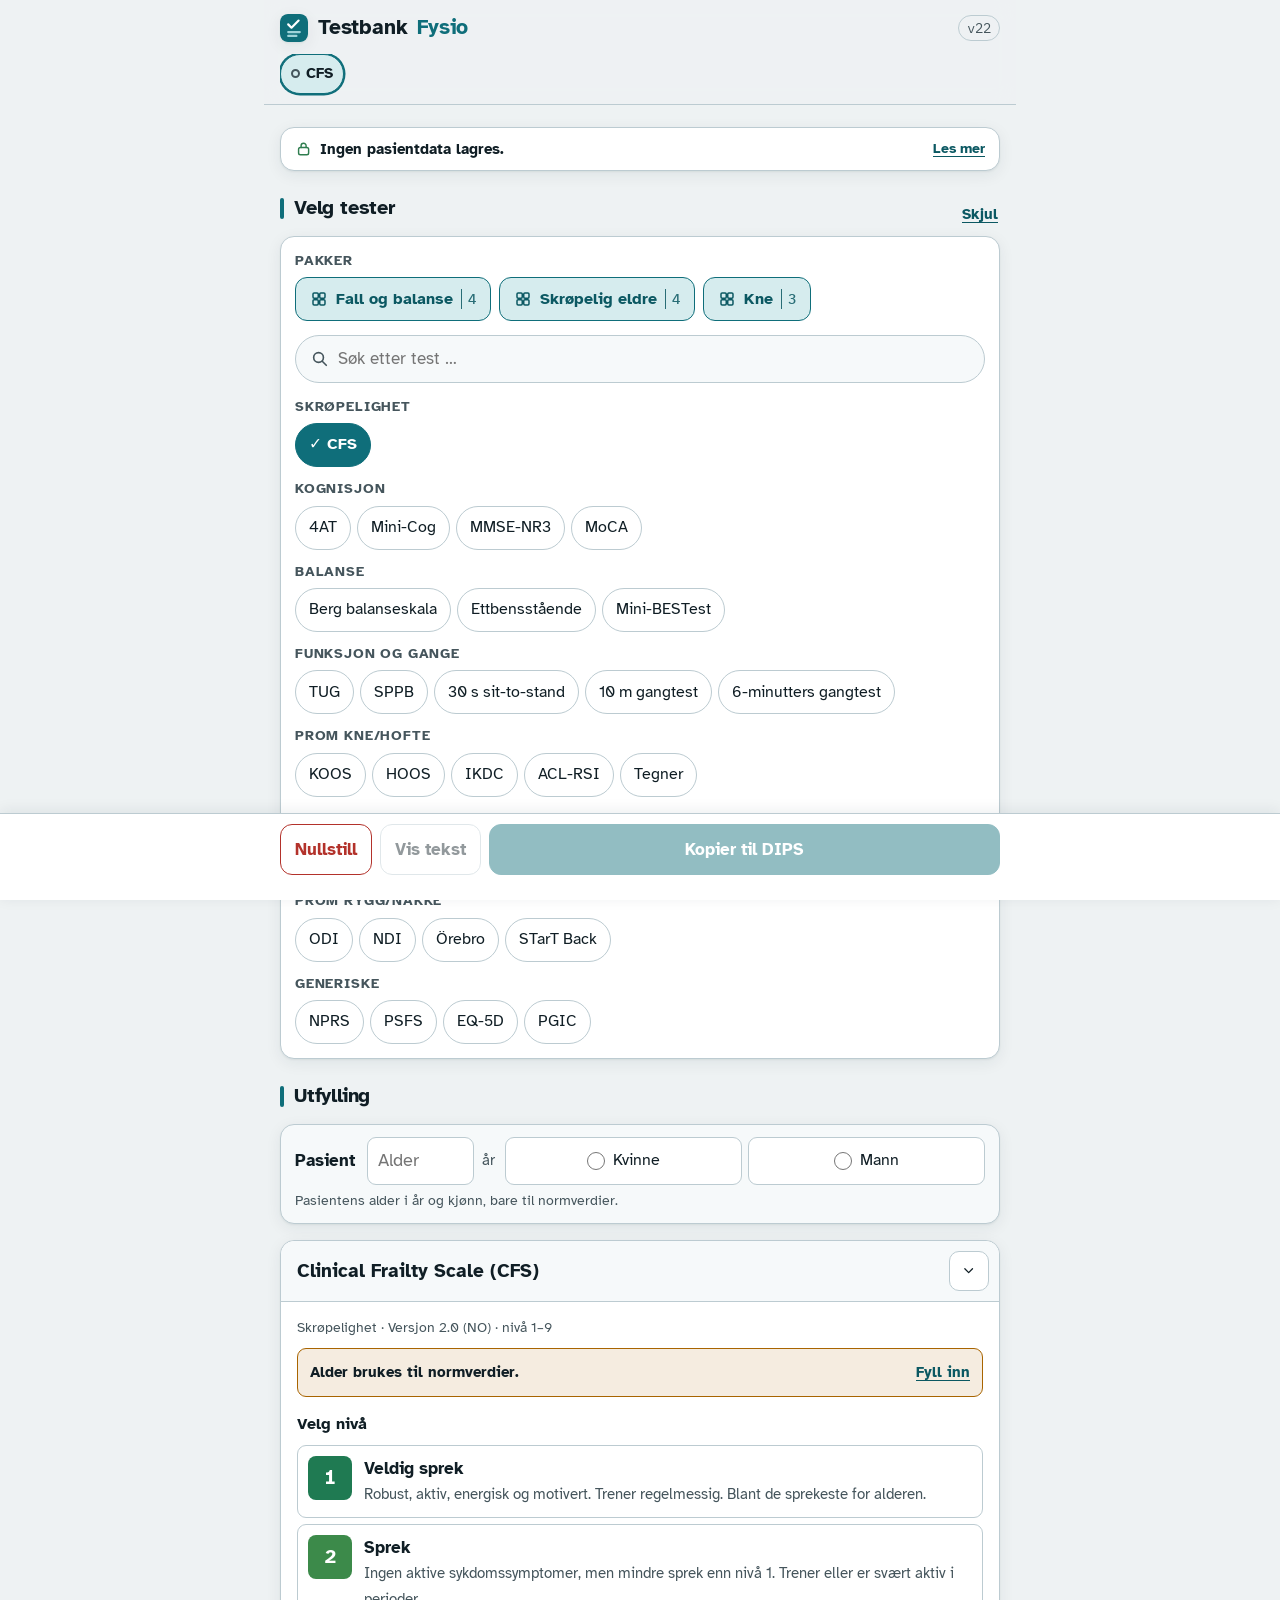
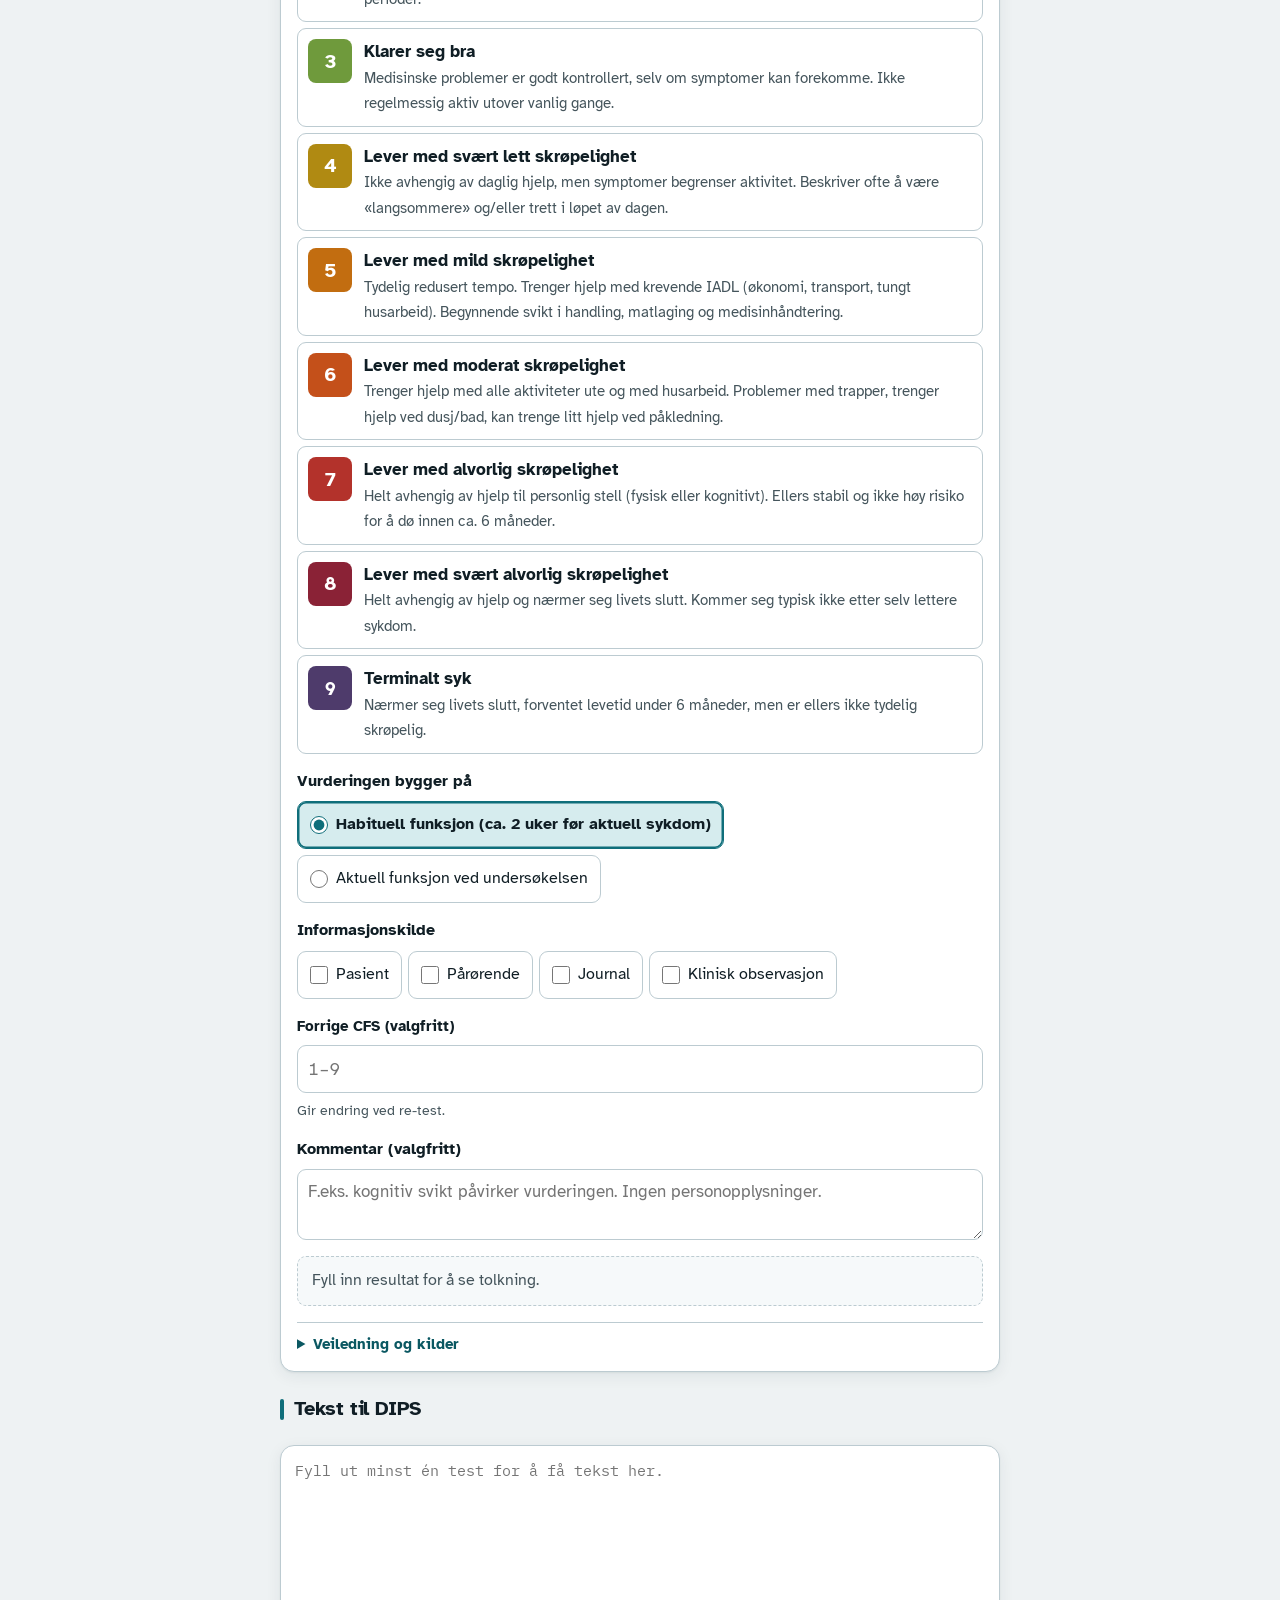
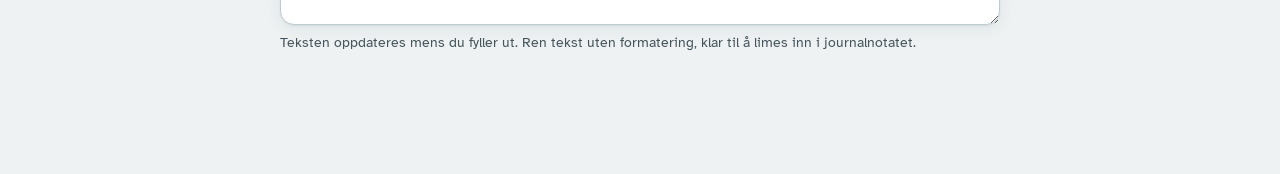
==== commit 1e808103: "Legg til testpakker og kompakt CFS Pakker øverst i biblioteket: Fall og balanse (TUG, Berg, 30 s STS" ====
--- a/index.html
+++ b/index.html
@@ -41,6 +41,7 @@
       <button type="button" class="link" id="lib-toggle" aria-expanded="true" aria-controls="lib-body">Skjul</button>
     </div>
     <div id="lib-body" class="lib-body">
+      <div class="pkgs-wrap"><div class="cat-name">Pakker</div><div class="pkgs" id="pkgs" role="group" aria-label="Testpakker"></div></div>
       <label class="search"><svg class="ico" viewBox="0 0 24 24" aria-hidden="true"><circle cx="10.5" cy="10.5" r="6"/><path d="m15 15 5 5"/></svg>
         <input type="search" id="lib-q" placeholder="Søk etter test …" aria-label="Søk etter test" autocomplete="off" enterkeyhint="search"></label>
       <div class="lib" id="lib"></div>
--- a/css/app.css
+++ b/css/app.css
@@ -169,11 +169,12 @@
 .result.empty{color:var(--muted);font-size:.92rem;border-left-width:1px;border-style:dashed}
 .t-ok{--c:var(--ok)} .t-warn{--c:var(--warn)} .t-crit{--c:var(--crit)} .t-none{--c:var(--muted)}
 
-.sub-h{font-weight:700;font-size:.8rem;text-transform:uppercase;letter-spacing:.06em;color:var(--accent-ink);border-top:1px solid var(--line);padding-top:12px}
+.sub-h{font-weight:700;font-size:.8rem;text-transform:uppercase;letter-spacing:.06em;color:var(--accent-ink);
+  background:var(--accent-soft);border-left:4px solid var(--accent);border-radius:6px;padding:8px 12px;margin-top:6px}
 .berg{display:flex;flex-direction:column;gap:8px}
 fieldset.bitem{border:1px solid var(--line);border-radius:var(--r-sm);padding:10px 12px;margin:0;display:flex;flex-direction:column;gap:8px;min-width:0}
 fieldset.bitem legend{font-weight:700;font-size:.92rem;padding:0 4px;display:flex;gap:8px;align-items:baseline}
-.bno{font-variant-numeric:tabular-nums;color:var(--muted);font-size:.8rem}
+.bno{font-variant-numeric:tabular-nums;color:var(--accent-ink);font-size:.9rem;font-weight:700}
 .scores{display:grid;grid-template-columns:repeat(5,1fr);gap:6px}
 .scores label{position:relative;cursor:pointer}
 .scores input{position:absolute;opacity:0;pointer-events:none}
@@ -183,7 +184,7 @@
 .scores label:focus-within span{outline:3px solid var(--accent);outline-offset:2px}
 .kitems{display:flex;flex-direction:column;gap:6px}
 .kitem{display:grid;grid-template-columns:3.2em minmax(0,1fr);align-items:center;gap:8px}
-.kcode{font-family:var(--f-mono);font-weight:500;font-size:.9rem;color:var(--muted)}
+.kcode{font-family:var(--f-mono);font-weight:500;font-size:.9rem;color:var(--accent-ink)}
 .ktext{grid-column:1/-1;font-size:.9rem;line-height:1.35}
 .crit{font-size:.82rem;color:var(--muted);display:flex;flex-direction:column;gap:2px}
 .crit.picked span{display:none}
@@ -224,15 +225,26 @@
 .scores.opts span b{font-family:var(--f-mono);margin-right:6px}
 .kitem .ktext ~ .scores{grid-column:1/-1}
 .kitem .khelp{grid-column:1/-1;font-style:italic;line-height:1.35}
-.kno{font-family:var(--f-mono);font-weight:500;color:var(--muted);margin-right:4px}
+.kno{font-family:var(--f-mono);font-weight:700;color:var(--accent-ink);margin-right:6px}
 .scores.opts span{display:block}
 .scores.s11{grid-template-columns:repeat(6,1fr)}
 @media (min-width:600px){.scores.s11{grid-template-columns:repeat(11,1fr)}}
+/* 1–10: første knapp i kolonne 2, så 1 står over 1 i 0–10-radene (både 6 og 11 kolonner) */
+.scores.off1 label:first-child{grid-column-start:2}
+/* Ledd som går over flere rader (klassen multi fra itemRow) og mangler spørsmålstekst: skillelinje og luft mellom
+   leddene, og leddnummeret øverst ved første rad, så hvert ledd leses som én enhet. */
+.kitems:has(> .kitem.multi):not(:has(.ktext)){gap:0}
+.kitem.multi:not(:has(.ktext)){align-items:start;padding-block:12px;border-top:1px solid var(--line)}
+.kitems > .kitem.multi:not(:has(.ktext)):first-child{border-top:0;padding-top:4px}
+.kitem.multi:not(:has(.ktext)) .kcode{padding-top:12px;font-size:1rem;font-weight:700}
+/* To korte svar side om side (Uenig/Enig, Ja/Nei): ett ledd = én rad */
+.scores.opts.two{grid-template-columns:1fr 1fr}
 /* Spørsmål med tekst: fet, tydelig skille mellom spørsmålene, svarene under */
 .kitems:has(.ktext){gap:14px}
 .kitem:has(.ktext){padding-top:12px;border-top:1px solid var(--line)}
 .sub-h + .kitems > .kitem:first-child, .hint + .kitem, .kitems > .kitem:first-child{border-top:0;padding-top:0}
-.ktext{font-weight:700;font-size:.95rem}
+/* Hierarki: spørsmålet i full kontrast og fet 1 rem, leddnummeret som petrol markør, svarene i vanlig vekt */
+.ktext{font-weight:700;font-size:1rem;line-height:1.4;color:var(--fg)}
 details.instr{font-size:.84rem;color:var(--muted);margin-top:-6px}
 details.instr summary{cursor:pointer;color:var(--accent-ink);font-weight:700;font-size:.8rem}
 details.instr p{margin:6px 0 0}
@@ -308,3 +320,21 @@
 .sheet-foot .btn{flex:1}
 @media (prefers-reduced-motion:no-preference){dialog.sheet[open]{animation:sheet-in .2s ease-out}}
 @keyframes sheet-in{from{transform:translateY(40px);opacity:.4}}
+
+/* ---------- Testpakker ---------- */
+.pkgs-wrap{display:flex;flex-direction:column;gap:6px}
+.pkgs{display:flex;flex-wrap:wrap;gap:8px}
+.pkg{font:inherit;font-size:.92rem;font-weight:700;display:inline-flex;align-items:center;gap:8px;min-height:44px;padding:8px 14px;cursor:pointer;
+  color:var(--accent-ink);background:var(--accent-soft);border:1.5px solid var(--accent);border-radius:12px}
+.pkg small{font-family:var(--f-mono);font-size:.8rem;font-weight:500;opacity:.85;padding-left:6px;border-left:1px solid currentColor}
+.pkg[aria-pressed="true"]{background:var(--accent);color:var(--accent-fg)}
+.pkg[aria-pressed="true"]::after{content:"✓";margin-left:-2px}
+.pkg:hover{box-shadow:0 0 0 2px color-mix(in srgb, var(--accent) 35%, transparent)}
+.pkg:focus-visible{outline:3px solid var(--accent);outline-offset:2px}
+
+/* ---------- Kompakt CFS: når et nivå er valgt, viser de andre bare nummer og navn ---------- */
+.levels:has(input:checked){gap:4px}
+.levels:has(input:checked) label.lvl:not(.on){align-items:center;padding-block:6px}
+.levels:has(input:checked) label.lvl:not(.on) .lvl-desc{display:none}
+.levels:has(input:checked) label.lvl:not(.on) .num{height:34px;min-width:34px;font-size:1rem}
+.levels:has(input:checked) label.lvl:not(.on){grid-template-columns:34px 1fr}
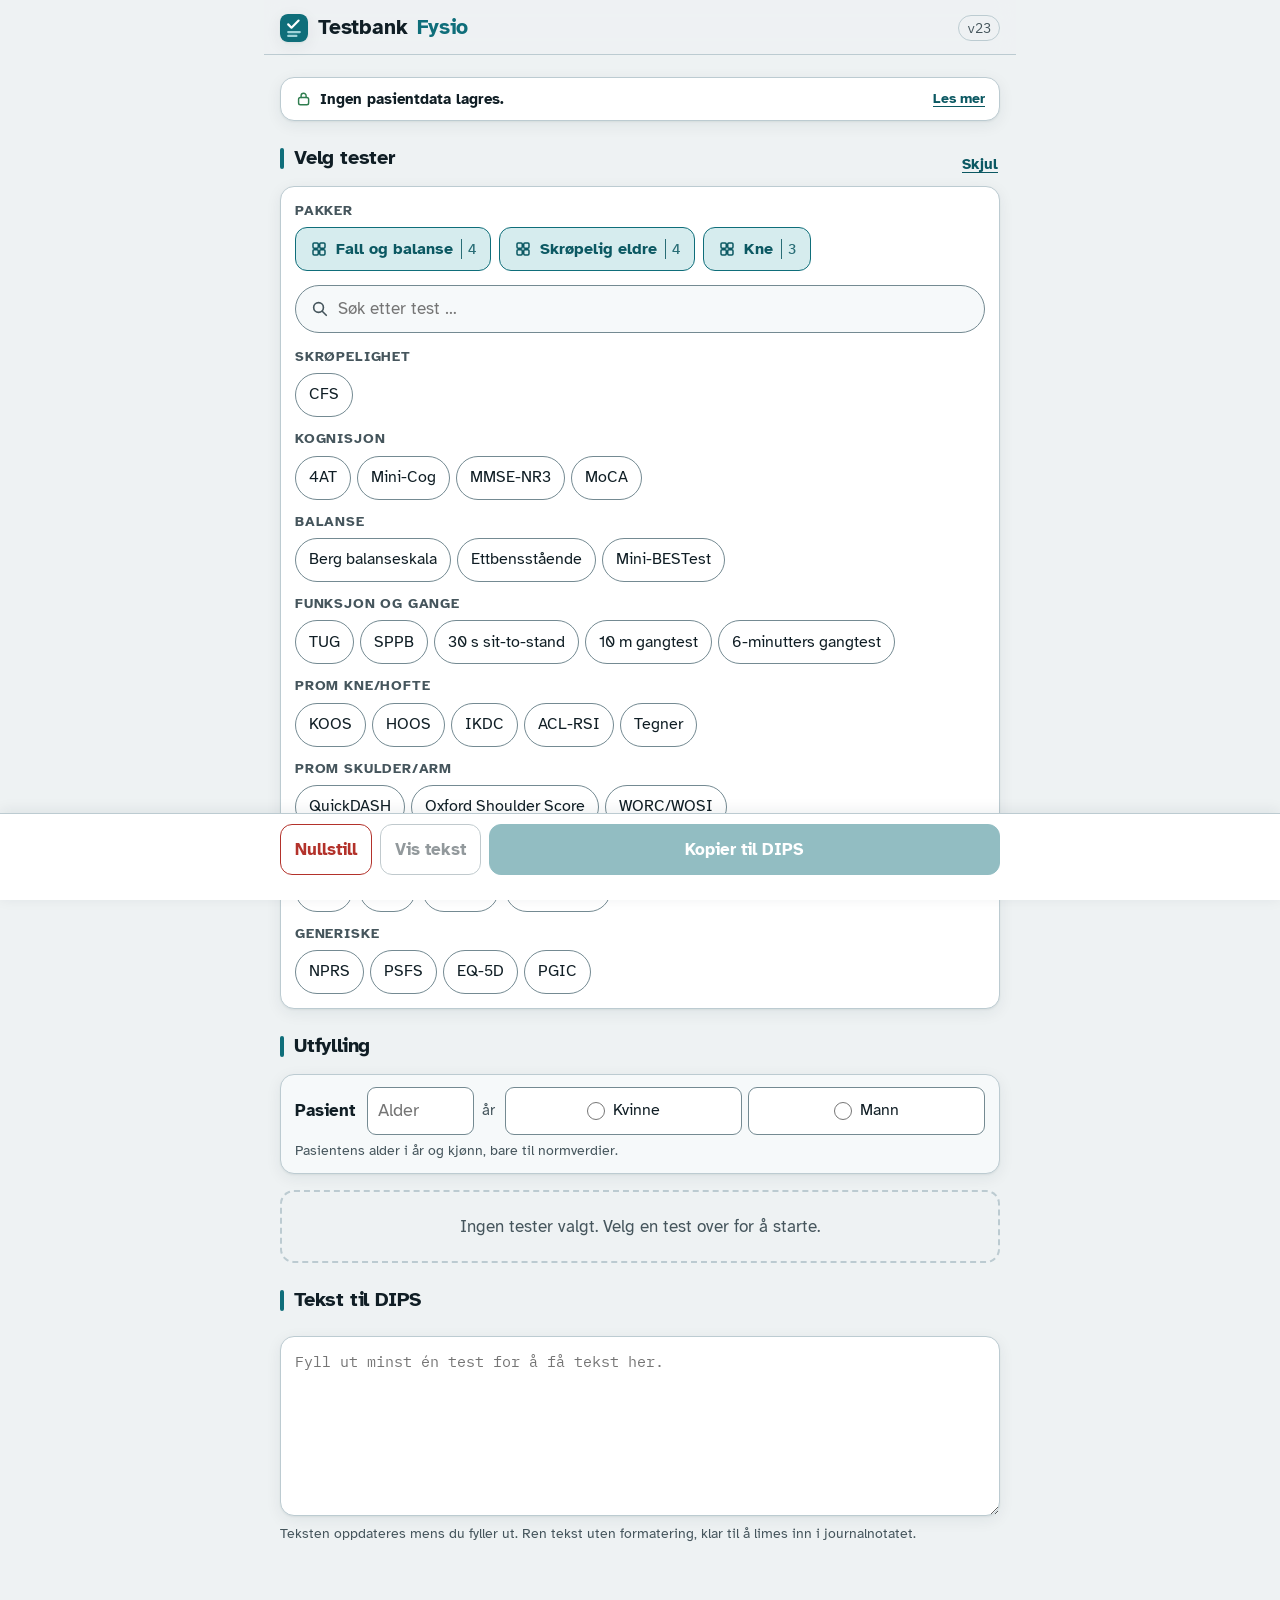
==== commit 1ed8e694: "Bedre kontrast, vern mot tapt utfylling og tom start - Mørk modus: mørk skrift på fargemerkene (hvit" ====
--- a/index.html
+++ b/index.html
@@ -5,8 +5,8 @@
 <meta name="viewport" content="width=device-width, initial-scale=1, viewport-fit=cover">
 <title>Testbank Fysio</title>
 <meta name="description" content="Kliniske tester og PROM-skjemaer med ferdig tekst til journalnotatet i DIPS. Ingen pasientdata lagres.">
-<meta name="theme-color" content="#f3f5f6" media="(prefers-color-scheme: light)">
-<meta name="theme-color" content="#0f171b" media="(prefers-color-scheme: dark)">
+<meta name="theme-color" content="#eef2f3" media="(prefers-color-scheme: light)">
+<meta name="theme-color" content="#0c1418" media="(prefers-color-scheme: dark)">
 <link rel="manifest" href="manifest.webmanifest">
 <link rel="icon" href="icons/icon.svg" type="image/svg+xml">
 <link rel="icon" href="icons/icon-192.png" type="image/png" sizes="192x192">
--- a/css/app.css
+++ b/css/app.css
@@ -11,7 +11,7 @@
 /* Layout: mobilførst enkeltkolonne (maks 720px). Fast topp med hurtignavigasjon, testbibliotek med søk, alder/kjønn,
    ett kort per valgt test (sticky hode med skår og fremdrift), DIPS-tekst nederst og fast kopier-linje i bunn. */
 :root{
-  --bg:#eef2f3; --surface:#ffffff; --surface-2:#e6edef; --surface-3:#f6f9fa; --fg:#101e25; --muted:#45555c; --line:#bccbd1;
+  --bg:#eef2f3; --surface:#ffffff; --surface-2:#e6edef; --surface-3:#f6f9fa; --fg:#101e25; --muted:#45555c; --line:#bccbd1; --line-strong:#748a92; --on-c:#ffffff;
   --accent:#0f6e7a; --accent-fg:#ffffff; --accent-soft:#d6ecee; --accent-ink:#0b5862;
   --ok:#2f7d4f; --warn:#a86400; --crit:#b3322b;
   --l1:#1f7a52; --l2:#3c8a4a; --l3:#6f9a3c; --l4:#b08a12; --l5:#c26d10; --l6:#c4501a; --l7:#b3322b; --l8:#8a2236; --l9:#4e3b6b;
@@ -22,7 +22,7 @@
   --r:14px; --r-sm:9px; --stick:96px;
 }
 @media (prefers-color-scheme: dark){:root:not([data-theme="light"]){
-  --bg:#0c1418; --surface:#15222a; --surface-2:#1c2d35; --surface-3:#192830; --fg:#eef4f6; --muted:#b6c6cd; --line:#3a525d;
+  --bg:#0c1418; --surface:#15222a; --surface-2:#1c2d35; --surface-3:#192830; --fg:#eef4f6; --muted:#b6c6cd; --line:#3a525d; --line-strong:#647c86; --on-c:#0c1418;
   --accent:#4fb8c4; --accent-fg:#06222a; --accent-soft:#163a40; --accent-ink:#7fd0d9;
   --ok:#5cc28a; --warn:#e2a23a; --crit:#ef7a70;
   --l1:#4fbf8a; --l2:#6cc277; --l3:#9cc364; --l4:#d8b443; --l5:#e5964a; --l6:#ea7a4c; --l7:#ef6a5f; --l8:#d86680; --l9:#a58fd0;
@@ -31,7 +31,7 @@
   color-scheme:dark;
 }}
 :root[data-theme="dark"]{
-  --bg:#0c1418; --surface:#15222a; --surface-2:#1c2d35; --surface-3:#192830; --fg:#eef4f6; --muted:#b6c6cd; --line:#3a525d;
+  --bg:#0c1418; --surface:#15222a; --surface-2:#1c2d35; --surface-3:#192830; --fg:#eef4f6; --muted:#b6c6cd; --line:#3a525d; --line-strong:#647c86; --on-c:#0c1418;
   --accent:#4fb8c4; --accent-fg:#06222a; --accent-soft:#163a40; --accent-ink:#7fd0d9;
   --ok:#5cc28a; --warn:#e2a23a; --crit:#ef7a70;
   --l1:#4fbf8a; --l2:#6cc277; --l3:#9cc364; --l4:#d8b443; --l5:#e5964a; --l6:#ea7a4c; --l7:#ef6a5f; --l8:#d86680; --l9:#a58fd0;
@@ -39,11 +39,14 @@
   --shadow-up:0 -2px 16px rgba(0,0,0,.35);
   color-scheme:dark;
 }
+/* --line-strong: kantlinje på felt og knapper, minst 3:1 mot flaten (WCAG 1.4.11). --line: skillelinjer og kort.
+   --on-c: skrift oppå fargemerker (--c): hvit i lys modus, mørk i mørk modus, der merkefargene er lyse. */
 *{box-sizing:border-box}
 /* hidden skal alltid skjule, også elementer med egen display (f.eks. .grid) */
 [hidden]{display:none !important}
 /* Stor og tydelig: grunnskrift 17 px (alle rem skaleres med), minste tekst .8rem ≈ 13,6 px */
-html{font-size:106.25%}
+/* overscroll-behavior: dra-for-å-oppdatere tømmer ellers alt som er fylt ut (ingenting lagres) */
+html{font-size:106.25%;overscroll-behavior-y:contain}
 body{background:var(--bg);color:var(--fg);font-family:var(--f-ui);font-size:1rem;line-height:1.5;margin:0;
   padding-left:max(16px, env(safe-area-inset-left, 0px));padding-right:max(16px, env(safe-area-inset-right, 0px));
   padding-block:0 calc(120px + env(safe-area-inset-bottom, 0px))}
@@ -67,7 +70,7 @@
 .jump-i .dot{width:9px;height:9px;border-radius:50%;border:2px solid var(--muted);flex:none}
 .jump-i[data-st="delvis"] .dot{border-color:var(--warn);background:linear-gradient(90deg, var(--warn) 50%, transparent 50%)}
 .jump-i[data-st="ferdig"] .dot{border-color:var(--c);background:var(--c)}
-.jump-i .jv{font-family:var(--f-mono);font-weight:500;color:var(--c);font-variant-numeric:tabular-nums}
+.jump-i .jv{font-family:var(--f-mono);font-weight:500;color:color-mix(in srgb, var(--c) 70%, var(--fg));font-variant-numeric:tabular-nums}
 .jump-i .jv:empty{display:none}
 .jump-i:focus-visible{outline:3px solid var(--accent);outline-offset:2px}
 
@@ -91,7 +94,7 @@
 
 /* Bibliotek */
 .lib-body{display:flex;flex-direction:column;gap:14px;background:var(--surface);border:1px solid var(--line);border-radius:var(--r);padding:14px;box-shadow:var(--shadow)}
-.search{display:flex;align-items:center;gap:8px;border:1px solid var(--line);border-radius:999px;padding:0 14px;background:var(--surface-3);color:var(--muted)}
+.search{display:flex;align-items:center;gap:8px;border:1px solid var(--line-strong);border-radius:999px;padding:0 14px;background:var(--surface-3);color:var(--muted)}
 .search:focus-within{outline:3px solid var(--accent);outline-offset:2px}
 .search input:focus-visible{outline:0}
 .search input{font:inherit;font-size:1rem;color:var(--fg);background:none;border:0;outline:0;padding:10px 0;width:100%;min-width:0;min-height:44px}
@@ -99,11 +102,11 @@
 .cat{display:flex;flex-direction:column;gap:6px}
 .cat-name{font-size:.8rem;font-weight:700;text-transform:uppercase;letter-spacing:.06em;color:var(--muted)}
 .chips{display:flex;flex-wrap:wrap;gap:6px}
-.chip{font:inherit;font-size:.92rem;border:1px solid var(--line);background:var(--surface);color:var(--fg);border-radius:999px;padding:7px 13px;cursor:pointer;min-height:40px}
+.chip{font:inherit;font-size:.92rem;border:1px solid var(--line-strong);background:var(--surface);color:var(--fg);border-radius:999px;padding:7px 13px;cursor:pointer;min-height:40px}
 .chip:hover:not(:disabled){border-color:var(--accent)}
 .chip[aria-pressed="true"]{background:var(--accent);border-color:var(--accent);color:var(--accent-fg);font-weight:700}
 .chip[aria-pressed="true"]::before{content:"✓";margin-right:5px}
-.chip:disabled{cursor:default;color:var(--muted);background:transparent;border-style:dashed}
+.chip:disabled{cursor:default;color:var(--muted);background:transparent;border-style:dashed;border-color:var(--line)}
 .chip small{font-size:.8rem;opacity:.85;margin-left:4px}
 .lib-sum{font:inherit;font-size:.92rem;color:var(--fg);text-align:left;width:100%;display:flex;justify-content:space-between;align-items:center;gap:12px;
   background:var(--surface);border:1px solid var(--line);border-radius:var(--r);padding:12px 14px;cursor:pointer;box-shadow:var(--shadow);min-height:48px}
@@ -123,13 +126,13 @@
 .ch-row h3{flex:1;min-width:0}
 /* Sticky hode skal ta lite plass på mobil: høyst to linjer tittel (full tittel står i title-attributtet) */
 @media (max-width:599px){.ch-row h3{font-size:1rem;display:-webkit-box;-webkit-box-orient:vertical;-webkit-line-clamp:2;line-clamp:2;overflow:hidden}}
-.badge.num{min-width:40px;height:36px;font-size:1rem;border-radius:8px}
-.fold{flex:none;width:40px;height:40px;display:grid;place-items:center;border-radius:10px;border:1px solid var(--line);background:var(--surface);color:var(--fg);cursor:pointer}
+.badge.num{min-width:40px;height:36px;font-size:1.1rem;border-radius:8px}
+.fold{flex:none;width:40px;height:40px;display:grid;place-items:center;border-radius:10px;border:1px solid var(--line-strong);background:var(--surface);color:var(--fg);cursor:pointer}
 .fold .ico{transition:transform .2s}
 .folded .fold .ico{transform:rotate(-90deg)}
 .prog{display:flex;align-items:center;gap:10px;margin-top:6px;font-size:.8rem;color:var(--muted)}
 .prog-txt{flex:none;font-variant-numeric:tabular-nums}
-.prog-bar{flex:1;height:6px;border-radius:3px;background:var(--surface-2);overflow:hidden}
+.prog-bar{flex:1;height:6px;border-radius:3px;background:var(--line);overflow:hidden}
 .prog-bar i{display:block;height:100%;width:0;background:var(--accent);border-radius:3px;transition:width .2s}
 .card-body{padding:16px;display:flex;flex-direction:column;gap:16px}
 .card-body > .meta{margin-bottom:-6px}
@@ -144,23 +147,23 @@
 .grid.psfs-row{grid-template-columns:minmax(0,1fr) 110px}
 
 .levels{display:flex;flex-direction:column;gap:6px}
-label.lvl{display:grid;grid-template-columns:44px 1fr;gap:12px;align-items:start;border:1px solid var(--line);border-radius:var(--r-sm);padding:10px 12px 10px 10px;cursor:pointer;background:var(--surface);position:relative}
+label.lvl{display:grid;grid-template-columns:44px 1fr;gap:12px;align-items:start;border:1px solid var(--line-strong);border-radius:var(--r-sm);padding:10px 12px 10px 10px;cursor:pointer;background:var(--surface);position:relative}
 label.lvl input{position:absolute;opacity:0;pointer-events:none}
-.num{min-width:44px;height:44px;padding:0 6px;border-radius:8px;display:grid;place-items:center;font-weight:700;font-size:1.15rem;color:#fff;background:var(--c);font-variant-numeric:tabular-nums;white-space:nowrap}
+.num{min-width:44px;height:44px;padding:0 6px;border-radius:8px;display:grid;place-items:center;font-weight:700;font-size:1.15rem;color:var(--on-c);background:var(--c);font-variant-numeric:tabular-nums;white-space:nowrap}
 .lvl-txt{min-width:0}
 .lvl-name{font-weight:700}
 .lvl-desc{font-size:.86rem;color:var(--muted)}
 label.lvl.on{border-color:var(--c);box-shadow:inset 0 0 0 2px var(--c);background:var(--surface-2)}
 
 .seg{display:flex;flex-wrap:wrap;gap:6px}
-.seg label{display:flex;align-items:center;gap:8px;border:1px solid var(--line);border-radius:var(--r-sm);padding:8px 12px;cursor:pointer;font-size:.92rem;min-height:44px;background:var(--surface)}
+.seg label{display:flex;align-items:center;gap:8px;border:1px solid var(--line-strong);border-radius:var(--r-sm);padding:8px 12px;cursor:pointer;font-size:.92rem;min-height:44px;background:var(--surface)}
 .seg label:has(input:checked){border-color:var(--accent);background:var(--accent-soft);font-weight:700}
 .seg input{accent-color:var(--accent);width:18px;height:18px;margin:0}
 .inp{display:flex;align-items:center;gap:8px}
-.inp input{font:inherit;font-size:1.05rem;color:var(--fg);background:var(--surface);border:1px solid var(--line);border-radius:var(--r-sm);padding:9px 10px;width:100%;min-width:0;min-height:44px;font-variant-numeric:tabular-nums}
+.inp input{font:inherit;font-size:1.05rem;color:var(--fg);background:var(--surface);border:1px solid var(--line-strong);border-radius:var(--r-sm);padding:9px 10px;width:100%;min-width:0;min-height:44px;font-variant-numeric:tabular-nums}
 .inp input:focus{border-color:var(--accent)}
 .inp .unit{color:var(--muted);font-size:.9rem;flex:none}
-textarea.note{font:inherit;color:var(--fg);background:var(--surface);border:1px solid var(--line);border-radius:var(--r-sm);padding:9px 10px;width:100%;min-height:64px;resize:vertical}
+textarea.note{font:inherit;color:var(--fg);background:var(--surface);border:1px solid var(--line-strong);border-radius:var(--r-sm);padding:9px 10px;width:100%;min-height:64px;resize:vertical}
 
 .result{border-radius:var(--r-sm);padding:12px 14px;background:var(--surface-3);border:1px solid var(--line);border-left:5px solid var(--c, var(--line));display:flex;gap:12px;align-items:center}
 .result .num{flex:none}
@@ -178,7 +181,7 @@
 .scores{display:grid;grid-template-columns:repeat(5,1fr);gap:6px}
 .scores label{position:relative;cursor:pointer}
 .scores input{position:absolute;opacity:0;pointer-events:none}
-.scores span{display:grid;place-items:center;min-height:44px;border:1px solid var(--line);border-radius:8px;font-weight:700;font-size:1.05rem;background:var(--surface);font-variant-numeric:tabular-nums}
+.scores span{display:grid;place-items:center;min-height:44px;border:1px solid var(--line-strong);border-radius:8px;font-weight:700;font-size:1.05rem;background:var(--surface);font-variant-numeric:tabular-nums}
 .scores label:hover span{border-color:var(--accent)}
 .scores input:checked + span{background:var(--accent);border-color:var(--accent);color:var(--accent-fg)}
 .scores label:focus-within span{outline:3px solid var(--accent);outline-offset:2px}
@@ -202,12 +205,12 @@
   padding-top:10px;padding-bottom:calc(8px + env(safe-area-inset-bottom, 0px));
   padding-left:max(16px, env(safe-area-inset-left, 0px));padding-right:max(16px, env(safe-area-inset-right, 0px))}
 .bar-in{max-width:720px;margin:0 auto;display:flex;gap:8px;align-items:center}
-.btn{font:inherit;font-weight:700;border-radius:12px;padding:12px 16px;border:1px solid var(--line);background:var(--surface);color:var(--fg);cursor:pointer;min-height:48px}
+.btn{font:inherit;font-weight:700;border-radius:12px;padding:12px 16px;border:1px solid var(--line-strong);background:var(--surface);color:var(--fg);cursor:pointer;min-height:48px}
 .btn.primary{background:var(--accent);border-color:var(--accent);color:var(--accent-fg);flex:1;box-shadow:0 2px 8px color-mix(in srgb, var(--accent) 35%, transparent)}
 .btn.primary:disabled{opacity:.45;cursor:default;box-shadow:none}
 .btn.primary.done{background:var(--ok);border-color:var(--ok)}
 .btn.danger{color:var(--crit);border-color:var(--crit)}
-.btn.danger.armed{background:var(--crit);color:#fff}
+.btn.danger.armed{background:var(--crit);color:var(--on-c)}
 .status{font-size:.82rem;color:var(--ok);min-height:1.2em}
 @media (prefers-reduced-motion:no-preference){
   html{scroll-behavior:smooth}
@@ -291,7 +294,7 @@
 /* Ledd som er hoppet over */
 .skipped{position:relative;box-shadow:inset 4px 0 0 var(--warn);background:color-mix(in srgb, var(--warn) 9%, transparent);border-radius:8px}
 .kitem.skipped{padding-left:10px;padding-block:6px}
-.skipped::after{content:"Ikke besvart";position:absolute;top:2px;right:6px;font-size:.8rem;font-weight:700;color:var(--warn);pointer-events:none}
+.skipped::after{content:"Ikke besvart";position:absolute;top:2px;right:6px;font-size:.8rem;font-weight:700;color:color-mix(in srgb, var(--warn) 75%, var(--fg));pointer-events:none}
 fieldset.skipped{border-color:var(--warn)}
 fieldset.skipped::after{top:-.8em;right:10px;padding:0 6px;background:var(--surface);border-radius:4px}
 
@@ -336,5 +339,5 @@
 .levels:has(input:checked){gap:4px}
 .levels:has(input:checked) label.lvl:not(.on){align-items:center;padding-block:6px}
 .levels:has(input:checked) label.lvl:not(.on) .lvl-desc{display:none}
-.levels:has(input:checked) label.lvl:not(.on) .num{height:34px;min-width:34px;font-size:1rem}
+.levels:has(input:checked) label.lvl:not(.on) .num{height:34px;min-width:34px;font-size:1.1rem}
 .levels:has(input:checked) label.lvl:not(.on){grid-template-columns:34px 1fr}
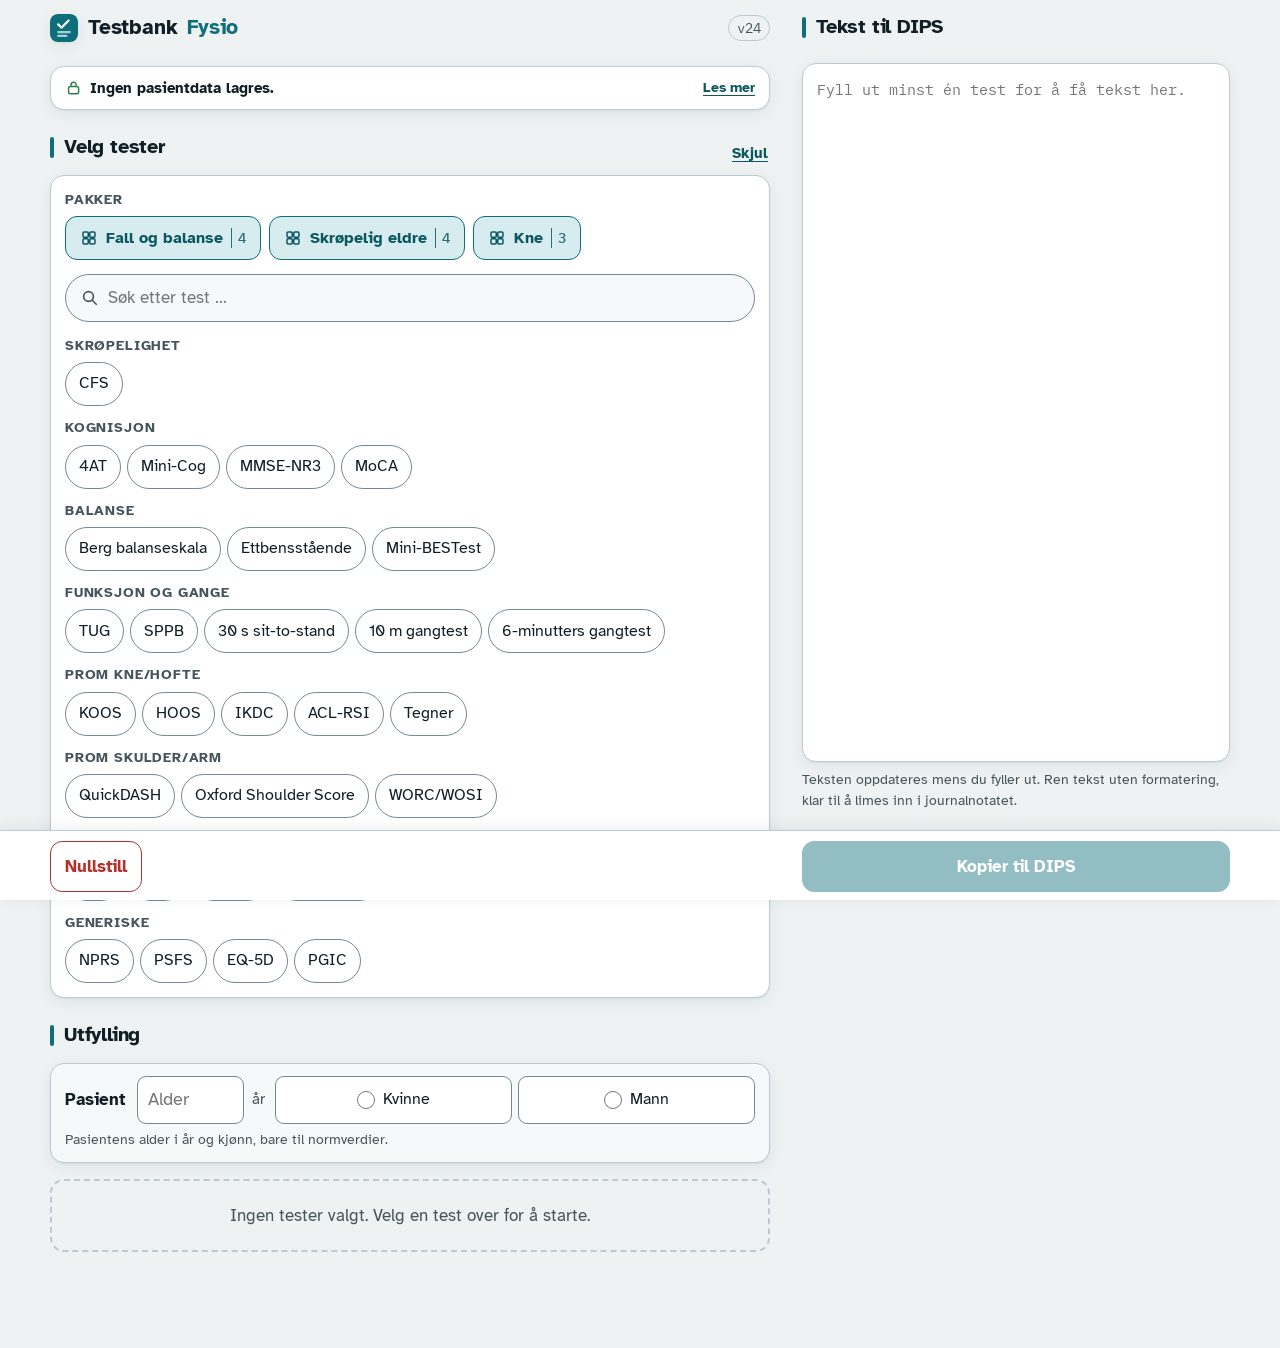
==== commit c51b37a2: "Mer plass på mobil, Fjern-knapp og to kolonner på PC - Logoraden ruller bort med siden. Bare hurtign" ====
--- a/index.html
+++ b/index.html
@@ -21,13 +21,12 @@
 </head>
 <body>
 <div class="wrap">
-  <div class="sticky" id="sticky">
-    <header class="top">
-      <div class="brand"><img src="icons/icon.svg" alt="" width="28" height="28">Testbank <span>Fysio</span></div>
-      <div class="tag" id="ver"></div>
-    </header>
-    <nav class="jump" id="jump" aria-label="Valgte tester" hidden></nav>
-  </div>
+ <div class="main">
+  <header class="top">
+    <div class="brand"><img src="icons/icon.svg" alt="" width="28" height="28">Testbank <span>Fysio</span></div>
+    <div class="tag" id="ver"></div>
+  </header>
+  <div class="sticky" id="sticky" hidden><nav class="jump" id="jump" aria-label="Valgte tester"></nav></div>
 
   <details class="privacy">
     <summary><svg class="ico" viewBox="0 0 24 24" aria-hidden="true"><rect x="5" y="10.5" width="14" height="10" rx="2.5"/><path d="M8.5 10.5V8a3.5 3.5 0 0 1 7 0v2.5"/></svg>
@@ -57,6 +56,7 @@
       <div class="stack" id="forms"></div>
     </div>
   </section>
+ </div>
 
   <section aria-labelledby="h-out" class="out">
     <h2 id="h-out">Tekst til DIPS</h2>
@@ -66,12 +66,12 @@
 </div>
 
 <div class="bar">
+  <div class="status" id="status" role="status" aria-live="polite"></div>
   <div class="bar-in">
     <button class="btn danger" id="reset" type="button">Nullstill</button>
     <button class="btn" id="show" type="button" disabled aria-haspopup="dialog">Vis tekst<span id="show-n"></span></button>
     <button class="btn primary" id="copy" type="button" disabled><span class="lbl-l">Kopier til DIPS</span><span class="lbl-s">Kopier</span></button>
   </div>
-  <div class="bar-in"><div class="status" id="status" role="status" aria-live="polite"></div></div>
 </div>
 
 <dialog class="sheet" id="sheet" aria-labelledby="sheet-h">
--- a/css/app.css
+++ b/css/app.css
@@ -8,8 +8,9 @@
 @font-face{font-family:"IBM Plex Mono";font-style:normal;font-weight:500;font-display:swap;src:url(../fonts/ibm-plex-mono-500-latin-ext.woff2) format("woff2");unicode-range:U+0100-02BA, U+02BD-02C5, U+02C7-02CC, U+02CE-02D7, U+02DD-02FF, U+0304, U+0308, U+0329, U+1D00-1DBF, U+1E00-1E9F, U+1EF2-1EFF, U+2020, U+20A0-20AB, U+20AD-20C4, U+2113, U+2C60-2C7F, U+A720-A7FF}
 @font-face{font-family:"IBM Plex Mono";font-style:normal;font-weight:500;font-display:swap;src:url(../fonts/ibm-plex-mono-500-latin.woff2) format("woff2");unicode-range:U+0000-00FF, U+0131, U+0152-0153, U+02BB-02BC, U+02C6, U+02DA, U+02DC, U+0304, U+0308, U+0329, U+2000-206F, U+20AC, U+2122, U+2191, U+2193, U+2212, U+2215, U+FEFF, U+FFFD}
 
-/* Layout: mobilførst enkeltkolonne (maks 720px). Fast topp med hurtignavigasjon, testbibliotek med søk, alder/kjønn,
-   ett kort per valgt test (sticky hode med skår og fremdrift), DIPS-tekst nederst og fast kopier-linje i bunn. */
+/* Layout: mobilførst enkeltkolonne (maks 720px). Logoraden ruller bort, hurtignavigasjonen er sticky. Testbibliotek med søk,
+   alder/kjønn, ett kort per valgt test (sticky hode med skår og fremdrift), DIPS-tekst nederst og fast kopier-linje i bunn.
+   Fra 1000 px: to kolonner, med DIPS-teksten fast til høyre (se nederst). */
 :root{
   --bg:#eef2f3; --surface:#ffffff; --surface-2:#e6edef; --surface-3:#f6f9fa; --fg:#101e25; --muted:#45555c; --line:#bccbd1; --line-strong:#748a92; --on-c:#ffffff;
   --accent:#0f6e7a; --accent-fg:#ffffff; --accent-soft:#d6ecee; --accent-ink:#0b5862;
@@ -19,7 +20,7 @@
   --shadow-up:0 -2px 14px rgba(16,44,52,.08);
   --f-ui:"Atkinson Hyperlegible", "Segoe UI", system-ui, sans-serif;
   --f-mono:"IBM Plex Mono", ui-monospace, "Consolas", monospace;
-  --r:14px; --r-sm:9px; --stick:96px;
+  --r:14px; --r-sm:9px; --stick:0px;
 }
 @media (prefers-color-scheme: dark){:root:not([data-theme="light"]){
   --bg:#0c1418; --surface:#15222a; --surface-2:#1c2d35; --surface-3:#192830; --fg:#eef4f6; --muted:#b6c6cd; --line:#3a525d; --line-strong:#647c86; --on-c:#0c1418;
@@ -49,16 +50,17 @@
 html{font-size:106.25%;overscroll-behavior-y:contain}
 body{background:var(--bg);color:var(--fg);font-family:var(--f-ui);font-size:1rem;line-height:1.5;margin:0;
   padding-left:max(16px, env(safe-area-inset-left, 0px));padding-right:max(16px, env(safe-area-inset-right, 0px));
-  padding-block:0 calc(120px + env(safe-area-inset-bottom, 0px))}
+  padding-block:0 calc(96px + env(safe-area-inset-bottom, 0px))}
 body::before{content:"";position:fixed;inset:0 0 auto;height:env(safe-area-inset-top, 0px);z-index:10;background:var(--bg)}
 .wrap{max-width:720px;margin:0 auto;display:flex;flex-direction:column;gap:22px}
+.main{display:flex;flex-direction:column;gap:22px;min-width:0}
 .ico{width:1.15em;height:1.15em;flex:none;fill:none;stroke:currentColor;stroke-width:2;stroke-linecap:round;stroke-linejoin:round}
 
-/* Topp og hurtignavigasjon (sticky sammen) */
-.sticky{position:sticky;top:env(safe-area-inset-top, 0px);z-index:5;margin-inline:-16px;padding-inline:16px;
+/* Topp (ruller bort med siden) og hurtignavigasjon (sticky, skjult når ingen tester er valgt) */
+.sticky{position:sticky;top:env(safe-area-inset-top, 0px);z-index:5;margin:-12px -16px 0;padding:8px 16px 0;
   background:var(--bg);border-bottom:1px solid var(--line)}
 @supports (backdrop-filter:blur(8px)){.sticky{background:color-mix(in srgb, var(--bg) 86%, transparent);backdrop-filter:saturate(1.4) blur(10px)}}
-header.top{padding-block:12px 10px;display:flex;align-items:center;justify-content:space-between;gap:12px}
+header.top{padding-block:12px 0;display:flex;align-items:center;justify-content:space-between;gap:12px}
 .brand{font-weight:700;font-size:1.25rem;letter-spacing:-.01em;display:flex;align-items:center;gap:10px}
 .brand img{border-radius:8px;box-shadow:var(--shadow)}
 .brand span{color:var(--accent)}
@@ -135,7 +137,8 @@
 .prog-bar{flex:1;height:6px;border-radius:3px;background:var(--line);overflow:hidden}
 .prog-bar i{display:block;height:100%;width:0;background:var(--accent);border-radius:3px;transition:width .2s}
 .card-body{padding:16px;display:flex;flex-direction:column;gap:16px}
-.card-body > .meta{margin-bottom:-6px}
+.card-top{display:flex;align-items:center;justify-content:space-between;gap:12px;margin-block:-10px -14px}
+.card-top .rm{flex:none;padding:10px 0 10px 12px}
 .folded > .card-body{display:none}
 .empty-note{margin:0;padding:22px 16px;text-align:center;color:var(--muted);border:2px dashed var(--line);border-radius:var(--r)}
 
@@ -211,7 +214,10 @@
 .btn.primary.done{background:var(--ok);border-color:var(--ok)}
 .btn.danger{color:var(--crit);border-color:var(--crit)}
 .btn.danger.armed{background:var(--crit);color:var(--on-c)}
-.status{font-size:.82rem;color:var(--ok);min-height:1.2em}
+/* Statusmelding som et lite varsel over bunnlinjen. Tar ingen plass når den er tom. */
+.status{position:absolute;left:50%;bottom:calc(100% + 10px);transform:translateX(-50%);width:max-content;max-width:min(calc(100% - 32px), 560px);
+  font-size:.9rem;font-weight:700;text-align:center;color:var(--bg);background:var(--fg);border-radius:12px;padding:9px 14px;box-shadow:var(--shadow);pointer-events:none}
+.status:empty{opacity:0}
 @media (prefers-reduced-motion:no-preference){
   html{scroll-behavior:smooth}
   label.lvl,.chip,.btn,.seg label,.scores span,.jump-i{transition:background-color .15s,border-color .15s,box-shadow .15s}
@@ -341,3 +347,14 @@
 .levels:has(input:checked) label.lvl:not(.on) .lvl-desc{display:none}
 .levels:has(input:checked) label.lvl:not(.on) .num{height:34px;min-width:34px;font-size:1.1rem}
 .levels:has(input:checked) label.lvl:not(.on){grid-template-columns:34px 1fr}
+
+/* ---------- PC: to kolonner. Skjemaene til venstre, DIPS-teksten følger med til høyre ---------- */
+@media (min-width:1000px){
+  .wrap{max-width:1180px;display:grid;grid-template-columns:minmax(0,720px) minmax(240px,1fr);gap:32px;align-items:start}
+  .out{position:sticky;top:12px;height:calc(100vh - 100px);height:calc(100dvh - 100px);min-height:320px}
+  textarea#dips{flex:1;min-height:0;resize:none;font-size:.9rem}
+  /* Teksten står alltid synlig, så «Vis tekst» trengs ikke. Kopier-knappen står under tekstkolonnen. */
+  #show{display:none}
+  .bar-in{max-width:1180px;display:grid;grid-template-columns:minmax(0,720px) minmax(240px,1fr);gap:32px}
+  .bar-in #reset{justify-self:start}
+}
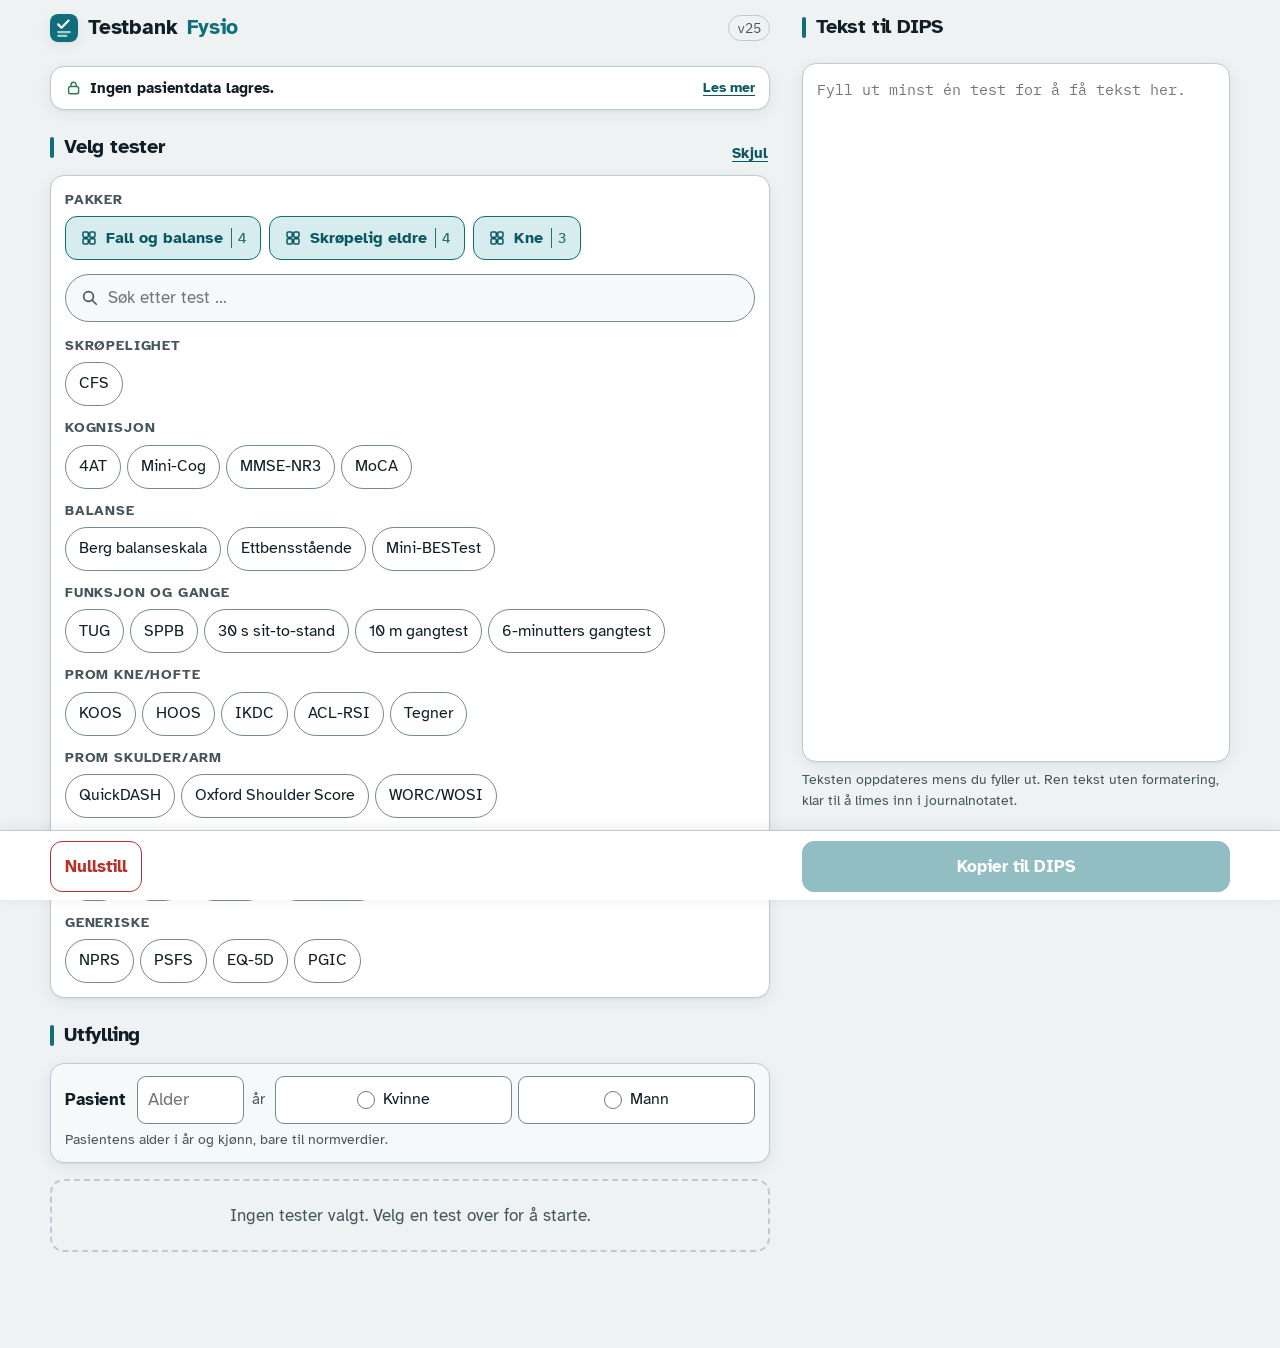
==== commit f86b6d6a: "Innebygd stoppeklokke i TUG, ettbensstående, 10 m gangtest og SPPB - «Ta tid» ved tidsfeltene åpner " ====
--- a/index.html
+++ b/index.html
@@ -82,5 +82,20 @@
   <pre class="sheet-text" id="sheet-text" tabindex="0"></pre>
   <div class="sheet-foot"><button class="btn primary" id="sheet-copy" type="button">Kopier til DIPS</button></div>
 </dialog>
+
+<dialog class="sheet timer" id="timer" aria-labelledby="timer-h">
+  <div class="sheet-head">
+    <h2 id="timer-h">Ta tid</h2>
+    <button class="btn" id="timer-close" type="button">Lukk</button>
+  </div>
+  <div class="timer-body">
+    <div class="t-time" id="timer-time" role="timer" aria-live="off">0,0</div>
+    <div class="t-unit">sekunder<span id="timer-max"></span></div>
+    <p class="t-msg" id="timer-msg" role="status" aria-live="polite"></p>
+    <ul class="t-tries" id="timer-tries" hidden></ul>
+    <button class="btn t-main" id="timer-main" type="button">Start</button>
+  </div>
+  <div class="sheet-foot" id="timer-foot" hidden><button class="btn primary" id="timer-use" type="button">Bruk tiden</button></div>
+</dialog>
 </body>
 </html>
--- a/css/app.css
+++ b/css/app.css
@@ -358,3 +358,17 @@
   .bar-in{max-width:1180px;display:grid;grid-template-columns:minmax(0,720px) minmax(240px,1fr);gap:32px}
   .bar-in #reset{justify-self:start}
 }
+
+/* ---------- Stoppeklokke: «Ta tid» ved tidsfelt og panelet (js/timer.js) ---------- */
+.tbtn{font:inherit;font-size:.9rem;font-weight:700;display:inline-flex;align-items:center;justify-content:center;gap:8px;min-height:44px;padding:8px 12px;cursor:pointer;
+  color:var(--accent-ink);background:var(--accent-soft);border:1.5px solid var(--accent);border-radius:var(--r-sm)}
+.tbtn:hover{box-shadow:0 0 0 2px color-mix(in srgb, var(--accent) 35%, transparent)}
+.timer-body{display:flex;flex-direction:column;align-items:center;gap:6px;padding:18px 16px 16px;overflow:auto}
+.t-time{font-family:var(--f-mono);font-weight:500;font-size:clamp(3.6rem, 22vw, 5.5rem);line-height:1.05;letter-spacing:-.02em;font-variant-numeric:tabular-nums}
+.t-unit{font-size:.9rem;color:var(--muted)}
+.t-msg{margin:0;min-height:1.5em;font-weight:700;text-align:center}
+.t-tries{list-style:none;margin:0;padding:0;display:flex;flex-wrap:wrap;justify-content:center;gap:4px 16px;font-size:.92rem;font-variant-numeric:tabular-nums}
+.t-tries .best{font-weight:700;color:var(--accent-ink)}
+.btn.t-main{width:100%;min-height:104px;margin-top:10px;font-size:1.6rem;border-radius:18px;background:var(--accent);border-color:var(--accent);color:var(--accent-fg)}
+.timer[data-st="running"] .t-main{background:var(--crit);border-color:var(--crit);color:var(--on-c)}
+.timer[data-st="stopped"] .t-main{min-height:64px;font-size:1.1rem;background:var(--surface);border-color:var(--line-strong);color:var(--fg)}
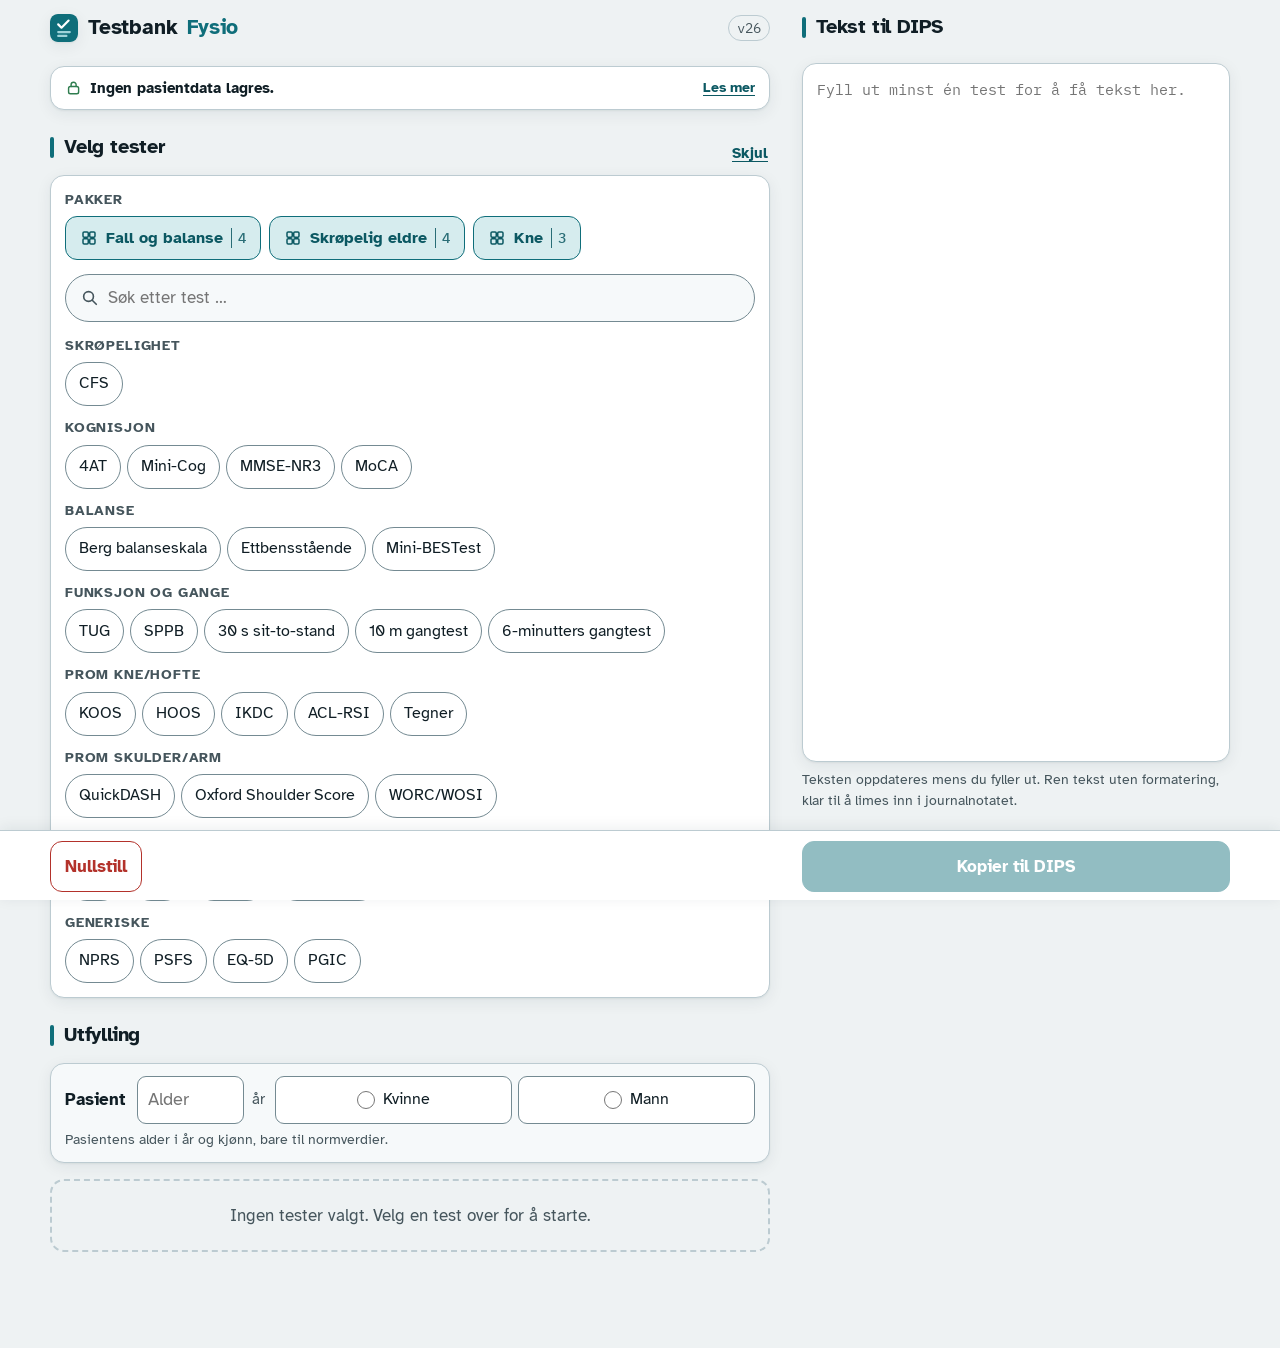
==== commit c069b0fc: "Nedtelling og teller i 30 s sit-to-stand og 6 minutters gangtest - Sit-to-stand: «Start 30 s» åpner " ====
--- a/index.html
+++ b/index.html
@@ -89,11 +89,26 @@
     <button class="btn" id="timer-close" type="button">Lukk</button>
   </div>
   <div class="timer-body">
+    <div class="field t-setup" id="timer-setup" hidden>
+      <label class="lbl" for="timer-lane">Banelengde (én vei)</label>
+      <div class="inp"><input type="text" inputmode="decimal" id="timer-lane" autocomplete="off"><span class="unit">m</span></div>
+    </div>
     <div class="t-time" id="timer-time" role="timer" aria-live="off">0,0</div>
-    <div class="t-unit">sekunder<span id="timer-max"></span></div>
+    <div class="t-unit" id="timer-unit">sekunder</div>
     <p class="t-msg" id="timer-msg" role="status" aria-live="polite"></p>
     <ul class="t-tries" id="timer-tries" hidden></ul>
+    <div class="t-count" id="timer-count" aria-live="polite" hidden></div>
     <button class="btn t-main" id="timer-main" type="button">Start</button>
+    <div class="t-row" id="timer-row" hidden>
+      <button class="btn" id="timer-undo" type="button">Angre</button>
+      <button class="btn" id="timer-pause" type="button">+1 pause</button>
+      <button class="btn" id="timer-end" type="button">Avslutt</button>
+    </div>
+    <div class="field t-rest" id="timer-rest" hidden>
+      <label class="lbl" for="timer-restm">Restmeter på siste påbegynte lengde</label>
+      <div class="inp"><input type="text" inputmode="decimal" id="timer-restm" placeholder="0" autocomplete="off"><span class="unit">m</span></div>
+      <div class="t-sum" id="timer-sum"></div>
+    </div>
   </div>
   <div class="sheet-foot" id="timer-foot" hidden><button class="btn primary" id="timer-use" type="button">Bruk tiden</button></div>
 </dialog>
--- a/css/app.css
+++ b/css/app.css
@@ -370,5 +370,15 @@
 .t-tries{list-style:none;margin:0;padding:0;display:flex;flex-wrap:wrap;justify-content:center;gap:4px 16px;font-size:.92rem;font-variant-numeric:tabular-nums}
 .t-tries .best{font-weight:700;color:var(--accent-ink)}
 .btn.t-main{width:100%;min-height:104px;margin-top:10px;font-size:1.6rem;border-radius:18px;background:var(--accent);border-color:var(--accent);color:var(--accent-fg)}
-.timer[data-st="running"] .t-main{background:var(--crit);border-color:var(--crit);color:var(--on-c)}
-.timer[data-st="stopped"] .t-main{min-height:64px;font-size:1.1rem;background:var(--surface);border-color:var(--line-strong);color:var(--fg)}
+/* Stoppeklokke: rød Stopp mens den går. Nedtelling: knappen er «+1» og beholder aksentfargen. */
+.timer[data-mode="up"][data-st="running"] .t-main{background:var(--crit);border-color:var(--crit);color:var(--on-c)}
+.timer[data-st="stopped"] .t-main,.timer[data-st="done"] .t-main{min-height:64px;font-size:1.1rem;background:var(--surface);border-color:var(--line-strong);color:var(--fg)}
+/* Nedtelling og tellere (sit-to-stand og 6MWT) */
+.t-setup,.t-rest{width:100%;max-width:340px}
+.t-count{font-weight:700;font-size:1.1rem;text-align:center;font-variant-numeric:tabular-nums}
+.t-row{display:flex;gap:8px;width:100%;margin-top:4px}
+.t-row .btn{flex:1;padding-inline:8px}
+.t-row .btn:disabled{opacity:.45;cursor:default}
+.t-sum{font-family:var(--f-mono);font-size:.95rem;font-variant-numeric:tabular-nums}
+.t-sum.bad{font-family:var(--f-ui);font-weight:700;color:color-mix(in srgb, var(--crit) 80%, var(--fg))}
+#timer-use:disabled{opacity:.45;cursor:default}
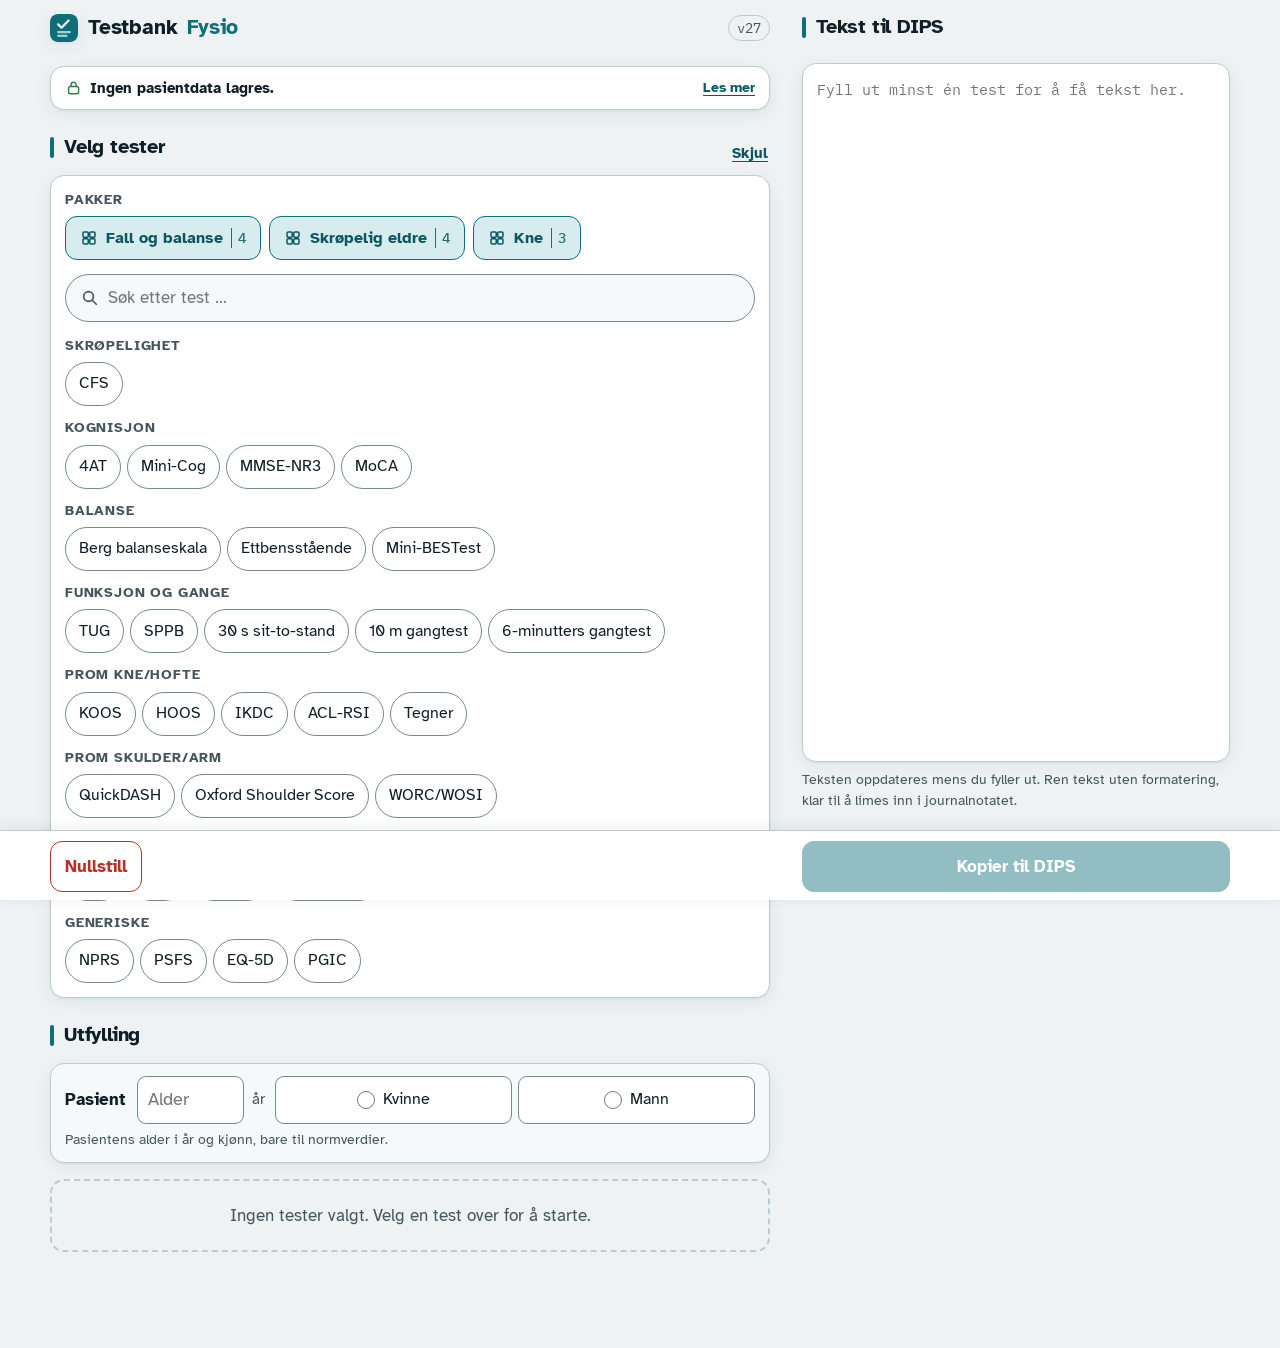
==== commit e1988435: "Varsel om ny versjon med «Oppdater nå» - Når service workeren har hentet en ny versjon, viser appen " ====
--- a/index.html
+++ b/index.html
@@ -27,6 +27,11 @@
     <div class="tag" id="ver"></div>
   </header>
   <div class="sticky" id="sticky" hidden><nav class="jump" id="jump" aria-label="Valgte tester"></nav></div>
+
+  <div class="update" id="update" role="status" hidden>
+    <span id="update-txt"></span>
+    <button type="button" class="btn" id="update-go">Oppdater nå</button>
+  </div>
 
   <details class="privacy">
     <summary><svg class="ico" viewBox="0 0 24 24" aria-hidden="true"><rect x="5" y="10.5" width="14" height="10" rx="2.5"/><path d="M8.5 10.5V8a3.5 3.5 0 0 1 7 0v2.5"/></svg>
--- a/css/app.css
+++ b/css/app.css
@@ -382,3 +382,8 @@
 .t-sum{font-family:var(--f-mono);font-size:.95rem;font-variant-numeric:tabular-nums}
 .t-sum.bad{font-family:var(--f-ui);font-weight:700;color:color-mix(in srgb, var(--crit) 80%, var(--fg))}
 #timer-use:disabled{opacity:.45;cursor:default}
+
+/* ---------- Varsel om ny versjon ---------- */
+.update{display:flex;align-items:center;justify-content:space-between;flex-wrap:wrap;gap:8px 12px;font-size:.92rem;font-weight:700;
+  background:var(--accent-soft);border:1.5px solid var(--accent);border-radius:var(--r);padding:10px 14px}
+.update .btn{flex:none;min-height:44px;padding:8px 14px;background:var(--accent);border-color:var(--accent);color:var(--accent-fg)}
